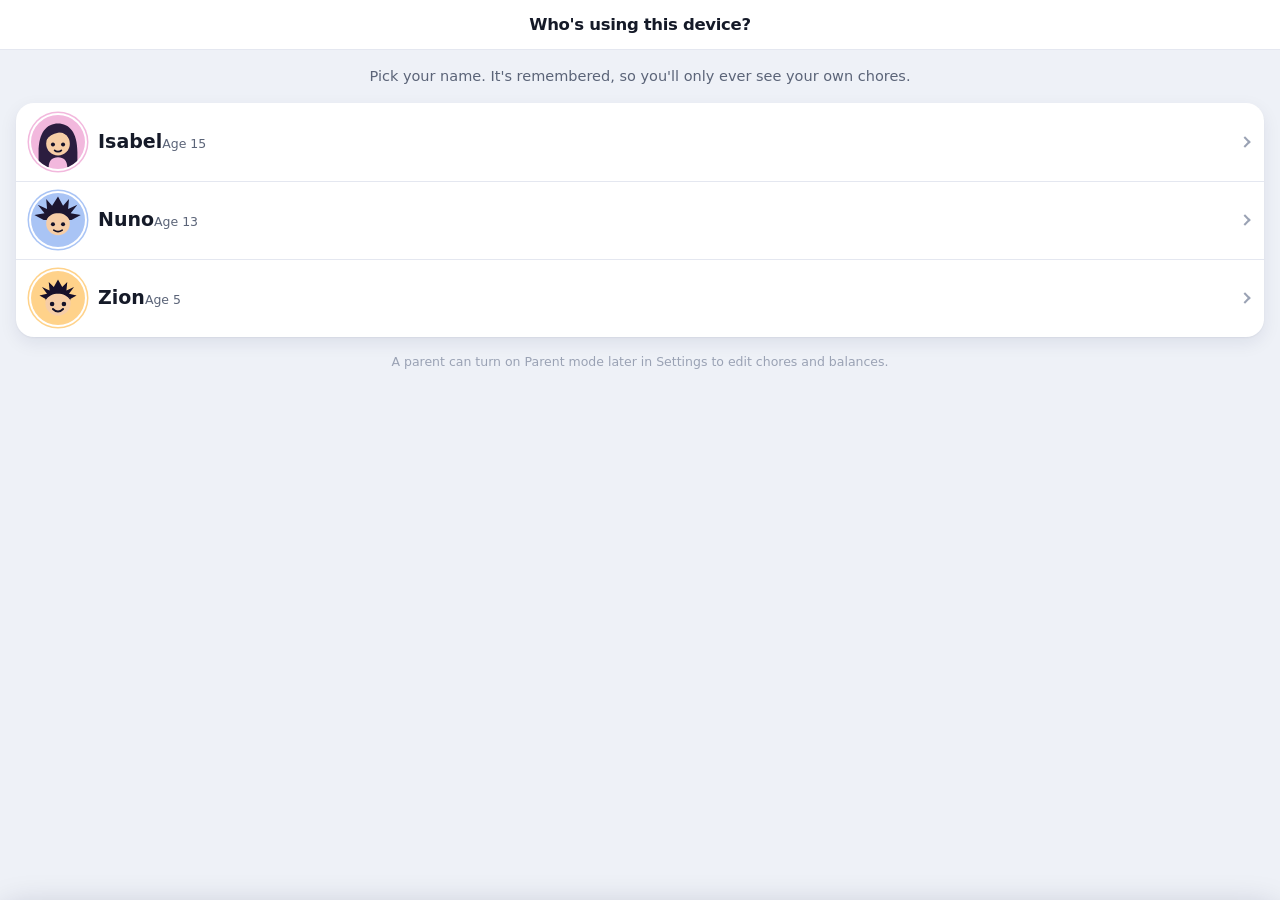
==== index.html @ 2c3c1d8a "Add a link preview card for sharing the URL Texting the bare URL showed no preview. Adds Open Graph " ====
<!doctype html>
<html lang="en">
<head>
<meta charset="utf-8">
<meta name="viewport" content="width=device-width, initial-scale=1, viewport-fit=cover">
<title>Family Chore Schedule</title>
<meta name="description" content="Chore tracker for Isabel, Nuno and Zion.">
<meta name="robots" content="noindex, nofollow">
<!-- Link preview card. Deliberately names nobody: whoever is in the chat sees it. -->
<meta property="og:type" content="website">
<meta property="og:title" content="Family Chores">
<meta property="og:description" content="Check off chores. Keep your streak. Watch your balance grow.">
<meta property="og:url" content="https://erickistheman1313.github.io/chore-board/">
<meta property="og:image" content="https://erickistheman1313.github.io/chore-board/share.png">
<meta property="og:image:width" content="1200">
<meta property="og:image:height" content="630">
<meta name="twitter:card" content="summary_large_image">
<meta name="twitter:title" content="Family Chores">
<meta name="twitter:description" content="Check off chores. Keep your streak. Watch your balance grow.">
<meta name="twitter:image" content="https://erickistheman1313.github.io/chore-board/share.png">
<link rel="manifest" href="manifest.webmanifest">
<meta name="theme-color" content="#173a95" media="(prefers-color-scheme: light)">
<meta name="theme-color" content="#0a1330" media="(prefers-color-scheme: dark)">
<meta name="apple-mobile-web-app-capable" content="yes">
<meta name="mobile-web-app-capable" content="yes">
<meta name="apple-mobile-web-app-status-bar-style" content="black-translucent">
<meta name="apple-mobile-web-app-title" content="Chores">
<link rel="apple-touch-icon" href="icons/icon-180.png">
<link rel="apple-touch-icon" sizes="152x152" href="icons/icon-152.png">
<link rel="apple-touch-icon" sizes="167x167" href="icons/icon-167.png">
<link rel="apple-touch-icon" sizes="180x180" href="icons/icon-180.png">
<link rel="icon" href="icons/icon-192.png">
<!-- launch images: iOS shows one only when a media query matches exactly -->
<link rel="apple-touch-startup-image" href="splash/splash-1125x2436.png" media="(device-width: 375px) and (device-height: 812px) and (-webkit-device-pixel-ratio: 3) and (orientation: portrait)">
<link rel="apple-touch-startup-image" href="splash/splash-1170x2532.png" media="(device-width: 390px) and (device-height: 844px) and (-webkit-device-pixel-ratio: 3) and (orientation: portrait)">
<link rel="apple-touch-startup-image" href="splash/splash-1179x2556.png" media="(device-width: 393px) and (device-height: 852px) and (-webkit-device-pixel-ratio: 3) and (orientation: portrait)">
<link rel="apple-touch-startup-image" href="splash/splash-1206x2622.png" media="(device-width: 402px) and (device-height: 874px) and (-webkit-device-pixel-ratio: 3) and (orientation: portrait)">
<link rel="apple-touch-startup-image" href="splash/splash-1242x2208.png" media="(device-width: 414px) and (device-height: 736px) and (-webkit-device-pixel-ratio: 3) and (orientation: portrait)">
<link rel="apple-touch-startup-image" href="splash/splash-1242x2688.png" media="(device-width: 414px) and (device-height: 896px) and (-webkit-device-pixel-ratio: 3) and (orientation: portrait)">
<link rel="apple-touch-startup-image" href="splash/splash-1284x2778.png" media="(device-width: 428px) and (device-height: 926px) and (-webkit-device-pixel-ratio: 3) and (orientation: portrait)">
<link rel="apple-touch-startup-image" href="splash/splash-1290x2796.png" media="(device-width: 430px) and (device-height: 932px) and (-webkit-device-pixel-ratio: 3) and (orientation: portrait)">
<link rel="apple-touch-startup-image" href="splash/splash-1320x2868.png" media="(device-width: 440px) and (device-height: 956px) and (-webkit-device-pixel-ratio: 3) and (orientation: portrait)">
<link rel="apple-touch-startup-image" href="splash/splash-1536x2048.png" media="(device-width: 768px) and (device-height: 1024px) and (-webkit-device-pixel-ratio: 2) and (orientation: portrait)">
<link rel="apple-touch-startup-image" href="splash/splash-1620x2160.png" media="(device-width: 810px) and (device-height: 1080px) and (-webkit-device-pixel-ratio: 2) and (orientation: portrait)">
<link rel="apple-touch-startup-image" href="splash/splash-1668x2224.png" media="(device-width: 834px) and (device-height: 1112px) and (-webkit-device-pixel-ratio: 2) and (orientation: portrait)">
<link rel="apple-touch-startup-image" href="splash/splash-1668x2388.png" media="(device-width: 834px) and (device-height: 1194px) and (-webkit-device-pixel-ratio: 2) and (orientation: portrait)">
<link rel="apple-touch-startup-image" href="splash/splash-2048x2732.png" media="(device-width: 1024px) and (device-height: 1366px) and (-webkit-device-pixel-ratio: 2) and (orientation: portrait)">
<link rel="apple-touch-startup-image" href="splash/splash-750x1334.png" media="(device-width: 375px) and (device-height: 667px) and (-webkit-device-pixel-ratio: 2) and (orientation: portrait)">
<link rel="apple-touch-startup-image" href="splash/splash-828x1792.png" media="(device-width: 414px) and (device-height: 896px) and (-webkit-device-pixel-ratio: 2) and (orientation: portrait)">
<!-- /launch images -->
<link rel="stylesheet" href="app.css">
<style>
/* Inline so the launch screen paints before app.css even arrives. */
#boot{position:fixed;inset:0;z-index:99;display:grid;place-items:center;
      background:linear-gradient(168deg,#1e4bc0,#122a6e)}
</style>
</head>
<body>

<div id="boot" role="status" aria-label="Loading">
  <div class="mark">
    <svg viewBox="0 0 24 24" aria-hidden="true">
      <path fill="#ffc12e" stroke="#14122a" stroke-width="1.6" stroke-linejoin="round"
            d="M12 2.2l3 6.5 7.1.9-5.3 4.8 1.4 7L12 17.9 5.8 21.4l1.4-7L1.9 9.6l7.1-.9z"/>
    </svg>
    <div class="nm">Family Chores</div>
    <div class="dots"><i></i><i></i><i></i></div>
  </div>
</div>

<!-- first launch -->
<div id="welcome" class="sheet" style="top:0;border-radius:0;max-height:100vh">
  <div class="sbar" style="border-radius:0"><h2>Who's using this device?</h2></div>
  <div class="body">
    <p style="margin:0;color:var(--text-2);font-size:14.5px;text-align:center">
      Pick your name. It's remembered, so you'll only ever see your own chores.
    </p>
    <div class="group" id="pickWho"></div>
    <p style="margin:0;color:var(--text-3);font-size:12.5px;text-align:center">
      A parent can turn on Parent mode later in Settings to edit chores and balances.
    </p>
  </div>
</div>

<div id="app">
  <header class="hdr">
    <div class="inner">
      <div class="eyebrow" id="hEyebrow">--</div>
      <h1 id="hTitle">--</h1>
      <div class="sub" id="hSub">--</div>
    </div>
  </header>

  <div class="wrap">
    <section class="screen on" id="s-home"  role="tabpanel" aria-label="Household"></section>
    <section class="screen"    id="s-chores" role="tabpanel" aria-label="Chores"></section>
    <section class="screen"    id="s-chart"  role="tabpanel" aria-label="Chart"></section>
    <section class="screen"    id="s-money"  role="tabpanel" aria-label="Balances"></section>
    <section class="screen"    id="s-set"    role="tabpanel" aria-label="Settings"></section>
  </div>

  <nav class="tabs" id="tabs" role="tablist" aria-label="Sections"></nav>
</div>

<datalist id="catlist">
  <option value="Bedroom"></option><option value="Hygiene"></option>
  <option value="Personal Development"></option><option value="Kitchen"></option>
  <option value="Dining Room"></option><option value="Living Room"></option>
  <option value="Bathroom"></option><option value="Laundry"></option>
  <option value="Stairs"></option><option value="Dogs"></option>
  <option value="Sweep &amp; Mop"></option><option value="Family Reset Day"></option>
  <option value="Zion's Jobs"></option>
</datalist>

<div class="scrim" id="scrim"></div>
<div class="sheet" id="sheet" role="dialog" aria-modal="true" aria-labelledby="sheetTitle">
  <div class="sbar">
    <button type="button" id="sheetCancel">Cancel</button>
    <h2 id="sheetTitle">--</h2>
    <button type="button" id="sheetSave" class="strong">Save</button>
  </div>
  <div class="body" id="sheetBody"></div>
</div>

<div class="install" id="install">
  <span class="ico"><img src="icons/icon-192.png" alt="" onerror="this.parentNode.style.display='none'"></span>
  <span style="flex:1;min-width:0">
    <span class="t">Add Chores to your Home Screen</span>
    <span class="s" id="installHow"></span>
    <button class="btn go hide" id="installGo" type="button">Install</button>
  </span>
  <button class="x" id="installX" type="button" aria-label="Dismiss">&times;</button>
</div>

<div class="toast" id="toast" role="status" aria-live="polite"></div>

<script src="app.js"></script>
</body>
</html>
---- app.css ----
/* =============== TOKENS =============== */
:root{
  --blue-900:#122a6e; --blue-800:#173a95; --blue-700:#1e4bc0; --blue:#2f6fed; --blue-300:#8fbcf7;
  --ground:#eef1f7;
  --surface:#ffffff; --surface-2:#f7f8fc;
  --text:#151a28; --text-2:#5b6478; --text-3:#9aa2b4;
  --hair:#e4e7f0;
  --good:#2fb457; --bad:#e5484d; --idle:#c9cedb;
  --shadow:0 1px 2px rgba(18,30,80,.06), 0 6px 18px rgba(18,30,80,.08);
  --shadow-lg:0 8px 34px rgba(10,20,60,.22);
  --r:18px; --r-sm:12px;
  --tab-h:calc(54px + env(safe-area-inset-bottom));
  --wallpaper:url("data:image/svg+xml,%3Csvg xmlns='http://www.w3.org/2000/svg' width='78' height='78' viewBox='0 0 78 78'%3E%3Cg fill='none' stroke='%23ffffff' stroke-width='1.7' stroke-linecap='round' stroke-linejoin='round'%3E%3Crect x='7' y='8' width='15' height='11' rx='2'/%3E%3Cpath d='M50 7h12l-2 13H52z'/%3E%3Cpath d='M9 44h5v14H9zM19 40h5v18h-5z'/%3E%3Ccircle cx='58' cy='48' r='7'/%3E%3Cpath d='M36 26l6 6-6 6-6-6z'/%3E%3Cpath d='M64 66l-8-8M56 66l8-8'/%3E%3C/g%3E%3C/svg%3E");
}
@media (prefers-color-scheme: dark){
  :root{
    --blue-900:#0a1330; --blue-800:#0f1c46; --blue-700:#17307a; --blue:#5a92ff; --blue-300:#7fb0f5;
    --ground:#0c111f;
    --surface:#171d30; --surface-2:#1f2740;
    --text:#eef1fa; --text-2:#a3abc2; --text-3:#6f7896;
    --hair:#28304a;
    --good:#3ecf6d; --bad:#ff6b6f; --idle:#3b4363;
    --shadow:0 1px 2px rgba(0,0,0,.4), 0 6px 18px rgba(0,0,0,.34);
    --shadow-lg:0 8px 34px rgba(0,0,0,.55);
  }
}
:root[data-theme="dark"]{
  --blue-900:#0a1330; --blue-800:#0f1c46; --blue-700:#17307a; --blue:#5a92ff; --blue-300:#7fb0f5;
  --ground:#0c111f;
  --surface:#171d30; --surface-2:#1f2740;
  --text:#eef1fa; --text-2:#a3abc2; --text-3:#6f7896;
  --hair:#28304a;
  --good:#3ecf6d; --bad:#ff6b6f; --idle:#3b4363;
  --shadow:0 1px 2px rgba(0,0,0,.4), 0 6px 18px rgba(0,0,0,.34);
  --shadow-lg:0 8px 34px rgba(0,0,0,.55);
}
:root[data-theme="light"]{
  --blue-900:#122a6e; --blue-800:#173a95; --blue-700:#1e4bc0; --blue:#2f6fed; --blue-300:#8fbcf7;
  --ground:#eef1f7;
  --surface:#ffffff; --surface-2:#f7f8fc;
  --text:#151a28; --text-2:#5b6478; --text-3:#9aa2b4;
  --hair:#e4e7f0;
  --good:#2fb457; --bad:#e5484d; --idle:#c9cedb;
  --shadow:0 1px 2px rgba(18,30,80,.06), 0 6px 18px rgba(18,30,80,.08);
  --shadow-lg:0 8px 34px rgba(10,20,60,.22);
}

/* =============== BASE =============== */
*{box-sizing:border-box}
html{-webkit-text-size-adjust:100%}
html,body{overscroll-behavior:none;height:100%}
body{
  margin:0;background:var(--ground);color:var(--text);
  font-family:-apple-system,BlinkMacSystemFont,"Segoe UI Variable Text","Segoe UI",system-ui,sans-serif;
  font-size:16px;line-height:1.45;
  -webkit-tap-highlight-color:transparent;
  /* Long-press selection and the callout menu are the loudest "this is a
     web page" tells. Off everywhere except real text entry. */
  -webkit-touch-callout:none;
  -webkit-user-select:none;user-select:none;
}
input,textarea,select,[contenteditable]{-webkit-user-select:auto;user-select:auto;-webkit-touch-callout:default}
/* The scroll container is the page itself; keeping the ground colour on html
   stops the iOS overscroll gutter flashing white past the ends of the list. */
html{background:var(--ground)}
button{font:inherit;color:inherit}
h1,h2,h3{margin:0;letter-spacing:-.02em;text-wrap:balance}
.num{font-variant-numeric:tabular-nums}

/* =============== HEADER =============== */
.hdr{
  background:linear-gradient(168deg,var(--blue-700),var(--blue-900));
  color:#fff;position:relative;overflow:hidden;
  padding:calc(14px + env(safe-area-inset-top)) 18px 22px;
}
.hdr::after{                              /* faint tool-glyph wallpaper */
  content:"";position:absolute;inset:0;opacity:.09;pointer-events:none;
  background-image:var(--wallpaper);background-size:78px 78px;
}
.hdr .inner{position:relative;max-width:760px;margin:0 auto}
.hdr .eyebrow{font-size:12px;letter-spacing:.1em;text-transform:uppercase;color:var(--blue-300);font-weight:700}
.hdr h1{font-size:clamp(25px,6.6vw,33px);font-weight:800;line-height:1.12;margin-top:3px}
.hdr h1 .soft{color:var(--blue-300)}
.hdr .sub{margin-top:5px;font-size:13.5px;color:#c9dcfb}

/* =============== LAYOUT =============== */
.wrap{max-width:760px;margin:0 auto;padding:0 16px calc(var(--tab-h) + 26px)}
.screen{display:none;padding-top:16px;flex-direction:column;gap:18px}
.screen.on{display:flex;animation:screenIn .19s ease-out}
@keyframes screenIn{from{opacity:0;transform:translateY(6px)}to{opacity:1;transform:none}}

/* =============== BOOT SCREEN =============== */
/* Paints from inline CSS before app.js parses, so launching never flashes white. */
#boot{
  position:fixed;inset:0;z-index:99;display:grid;place-items:center;
  background:linear-gradient(168deg,#1e4bc0,#122a6e);
  transition:opacity .3s ease, visibility .3s;
}
#boot.gone{opacity:0;visibility:hidden;pointer-events:none}
#boot .mark{display:flex;flex-direction:column;align-items:center;gap:15px;animation:bootIn .45s ease-out}
#boot svg{width:82px;height:82px;filter:drop-shadow(0 5px 14px rgba(0,0,0,.32))}
#boot .nm{color:#fff;font-size:19px;font-weight:800;letter-spacing:-.01em}
#boot .dots{display:flex;gap:6px}
#boot .dots i{width:7px;height:7px;border-radius:50%;background:rgba(255,255,255,.5);animation:pulse 1.1s ease-in-out infinite}
#boot .dots i:nth-child(2){animation-delay:.16s}
#boot .dots i:nth-child(3){animation-delay:.32s}
@keyframes bootIn{from{opacity:0;transform:scale(.9)}to{opacity:1;transform:none}}
@keyframes pulse{0%,100%{opacity:.35;transform:scale(.8)}50%{opacity:1;transform:scale(1)}}

/* =============== INSTALL BANNER =============== */
.install{
  /* clears the tab bar rather than covering it */
  position:fixed;left:12px;right:12px;bottom:calc(var(--tab-h) + 12px);z-index:45;
  background:var(--surface);border-radius:16px;box-shadow:var(--shadow-lg);
  padding:14px 15px;display:none;gap:12px;align-items:flex-start;
  animation:screenIn .3s ease-out;
}
.install.on{display:flex}
.install .ico{flex:none;width:44px;height:44px;border-radius:11px;overflow:hidden;box-shadow:var(--shadow)}
.install .ico img{width:100%;height:100%;display:block}
.install .t{font-size:15px;font-weight:700;line-height:1.25}
.install .s{font-size:12.5px;color:var(--text-2);margin-top:3px;line-height:1.4}
.install .s b{color:var(--text);font-weight:700}
.install .x{
  flex:none;border:0;background:var(--surface-2);color:var(--text-2);border-radius:8px;
  width:30px;height:30px;font-size:17px;line-height:1;cursor:pointer;
}
.install .go{margin-top:9px;width:100%;min-height:42px;font-size:14.5px;border-radius:11px}
.sec{display:flex;flex-direction:column;gap:9px}
.sec > .cap{
  font-size:12px;font-weight:700;letter-spacing:.08em;text-transform:uppercase;
  color:var(--text-3);padding:0 6px;display:flex;align-items:center;gap:8px;
}
.sec > .cap .rt{margin-left:auto;font-weight:600;letter-spacing:0;text-transform:none;font-size:12.5px;color:var(--text-2)}

/* =============== GROUPED LIST =============== */
.group{background:var(--surface);border-radius:var(--r);box-shadow:var(--shadow);overflow:hidden}
.row{
  display:flex;align-items:center;gap:13px;width:100%;text-align:left;
  padding:12px 15px;min-height:58px;background:none;border:0;cursor:pointer;
  touch-action:manipulation;
}
.row + .row{box-shadow:inset 0 1px 0 var(--hair)}
.row .grow{flex:1;min-width:0}
.row .t{font-size:16px;font-weight:600;line-height:1.25}
.row .s{font-size:12.5px;color:var(--text-2);margin-top:2px}
.row .rt{text-align:right;flex:none;font-size:15px;font-weight:700}
.row .rt small{display:block;font-size:11px;font-weight:600;color:var(--text-3);letter-spacing:.03em}
.row .chev{flex:none;width:8px;height:8px;border-right:2px solid var(--text-3);border-bottom:2px solid var(--text-3);transform:rotate(-45deg)}
.row.static{cursor:default}
.row.tap:active{background:var(--surface-2)}

/* =============== ICON TILE + AVATAR =============== */
.tile{
  flex:none;width:42px;height:42px;border-radius:11px;background:var(--tc,#dfe4f0);
  display:grid;place-items:center;color:#1a1c2b;
}
.tile svg{width:23px;height:23px;fill:currentColor;display:block}
.tile.sm{width:32px;height:32px;border-radius:9px}
.tile.sm svg{width:18px;height:18px}
.av{
  flex:none;width:40px;height:40px;border-radius:50%;background:var(--ac,#dfe4f0);
  overflow:hidden;display:block;box-shadow:0 0 0 2px var(--surface), 0 0 0 3.5px var(--ac,#dfe4f0);
}
.av svg{display:block;width:100%;height:100%}
.av.lg{width:54px;height:54px}
.av.xs{width:26px;height:26px;box-shadow:0 0 0 2px var(--surface)}

/* =============== CHECK CONTROL =============== */
.chk{
  flex:none;width:29px;height:29px;border-radius:50%;border:2.5px solid var(--idle);
  background:transparent;display:grid;place-items:center;cursor:pointer;padding:0;
  position:relative;
  transition:background .14s ease, border-color .14s ease, transform .12s ease;
}
/* Keep the 29px dot but give it a 45px touch target -- Apple's minimum is 44. */
.chk::before{content:"";position:absolute;inset:-8px;border-radius:50%}
.chk svg{width:15px;height:15px;fill:none;stroke:#fff;stroke-width:3.4;stroke-linecap:round;stroke-linejoin:round;
  stroke-dasharray:22;stroke-dashoffset:22;transition:stroke-dashoffset .2s ease}
.chk[aria-checked="true"]{background:var(--good);border-color:var(--good)}
.chk[aria-checked="true"] svg{stroke-dashoffset:0}
.chk:active{transform:scale(.9)}
.chk:focus-visible{outline:3px solid var(--blue);outline-offset:2px}
.row.done .t{color:var(--text-3);text-decoration:line-through}

/* =============== PROGRESS =============== */
.bar{height:8px;border-radius:99px;background:var(--hair);overflow:hidden}
.bar i{display:block;height:100%;border-radius:99px;background:var(--blue);transition:width .34s cubic-bezier(.3,1.2,.5,1)}
.bar.good i{background:var(--good)}

/* =============== HERO CARD (household) =============== */
.me{
  background:var(--surface);border-radius:var(--r);box-shadow:var(--shadow);
  padding:16px;display:flex;flex-direction:column;gap:13px;
}
.me .top{display:flex;align-items:center;gap:13px}
.me .nm{font-size:20px;font-weight:800;letter-spacing:-.02em}
.me .as{font-size:12.5px;color:var(--text-2);margin-top:1px}
.me .big{margin-left:auto;text-align:right}
.me .big b{font-size:27px;font-weight:800;letter-spacing:-.03em;display:block;line-height:1}
.me .big small{font-size:11px;font-weight:700;letter-spacing:.07em;text-transform:uppercase;color:var(--text-3)}
.stats{display:grid;grid-template-columns:repeat(3,1fr);gap:9px}
.stat{background:var(--surface-2);border-radius:var(--r-sm);padding:9px 10px;text-align:center}
.stat b{display:block;font-size:19px;font-weight:800;letter-spacing:-.02em}
.stat small{font-size:10.5px;font-weight:700;letter-spacing:.06em;text-transform:uppercase;color:var(--text-3)}

/* =============== CHIPS / SEGMENTED =============== */
.seg{display:flex;background:var(--surface-2);border-radius:10px;padding:3px;gap:3px}
.seg button{
  flex:1;border:0;background:none;border-radius:8px;padding:7px 6px;cursor:pointer;
  font-size:13px;font-weight:600;color:var(--text-2);min-height:36px;
}
.seg button[aria-pressed="true"]{background:var(--surface);color:var(--text);box-shadow:var(--shadow)}
.chip{
  display:inline-flex;align-items:center;gap:5px;font-size:11.5px;font-weight:700;
  padding:3px 9px;border-radius:99px;background:var(--surface-2);color:var(--text-2);
}
.chip.ok{background:color-mix(in srgb,var(--good) 16%,transparent);color:var(--good)}
.chip.hot{background:color-mix(in srgb,#ff9500 18%,transparent);color:#c26d00}
@media (prefers-color-scheme: dark){ .chip.hot{color:#ffb84d} }

/* =============== WEEK CHART =============== */
.chartwrap{background:var(--surface);border-radius:var(--r);box-shadow:var(--shadow);overflow:hidden}
.chartscroll{overflow-x:auto;-webkit-overflow-scrolling:touch}
table.chart{border-collapse:collapse;width:100%;min-width:420px}
table.chart th,table.chart td{padding:0;text-align:center}
table.chart thead th{
  font-size:11px;font-weight:700;color:var(--text-3);padding:10px 0 8px;
  text-transform:uppercase;letter-spacing:.04em;
}
table.chart thead th.today{color:var(--blue)}
table.chart th.lead{
  text-align:left;padding:10px 12px;position:sticky;left:0;background:var(--surface);z-index:2;
  min-width:132px;max-width:132px;
}
table.chart td.lead{
  text-align:left;padding:8px 12px;position:sticky;left:0;background:var(--surface);z-index:2;
  box-shadow:1px 0 0 var(--hair);
}
table.chart tbody tr + tr td{box-shadow:inset 0 1px 0 var(--hair)}
table.chart tbody tr + tr td.lead{box-shadow:inset 0 1px 0 var(--hair), 1px 0 0 var(--hair)}
.leadcell{display:flex;align-items:center;gap:9px}
.leadcell .t{font-size:13px;font-weight:600;line-height:1.2}
.cell{width:34px;height:34px;display:inline-grid;place-items:center}
.mark{width:19px;height:19px;display:block}
.mark.dot{width:6px;height:6px;border-radius:50%;background:var(--idle)}
.mark svg{width:100%;height:100%;fill:none;stroke-width:3.2;stroke-linecap:round;stroke-linejoin:round}
.mark.ok svg{stroke:var(--good)} .mark.no svg{stroke:var(--bad)}
.legend{display:flex;gap:14px;flex-wrap:wrap;padding:11px 14px;box-shadow:inset 0 1px 0 var(--hair);font-size:12px;color:var(--text-2)}
.legend span{display:inline-flex;align-items:center;gap:6px}

/* =============== LEDGER =============== */
.led{padding:11px 15px;display:flex;align-items:flex-start;gap:11px}
.led + .led{box-shadow:inset 0 1px 0 var(--hair)}
.led .when{font-size:11px;color:var(--text-3);letter-spacing:.02em}
.led .what{font-size:14.5px;font-weight:600;margin-top:1px}
.led .amt{margin-left:auto;text-align:right;flex:none}
.led .amt b{font-size:15px;font-weight:800}
.led .amt b.up{color:var(--good)} .led .amt b.dn{color:var(--bad)}
.led .amt small{display:block;font-size:11px;color:var(--text-3)}

/* =============== REWARD =============== */
.rw{padding:14px 15px;display:flex;flex-direction:column;gap:9px}
.rw + .rw{box-shadow:inset 0 1px 0 var(--hair)}
.rw .top{display:flex;align-items:center;gap:12px}
.rw .top .t{font-size:16px;font-weight:700}
.rw .top .p{margin-left:auto;font-size:15px;font-weight:800}
.rw .meta{display:flex;justify-content:space-between;font-size:12px;color:var(--text-2)}

/* =============== BUTTONS =============== */
.btn{
  display:flex;align-items:center;justify-content:center;gap:8px;width:100%;
  min-height:50px;padding:13px 16px;border:0;border-radius:14px;cursor:pointer;
  font-size:16px;font-weight:700;background:var(--blue);color:#fff;
  touch-action:manipulation;transition:filter .15s ease, transform .1s ease;
}
.btn:active:not(:disabled){transform:scale(.985);filter:brightness(.94)}
.btn:disabled{background:var(--surface-2);color:var(--text-3);cursor:not-allowed}
.btn.ghost{background:var(--surface);color:var(--blue);box-shadow:var(--shadow)}
.btn.danger{background:var(--surface);color:var(--bad);box-shadow:var(--shadow)}
.btn svg{width:19px;height:19px;fill:currentColor}
.btn:focus-visible{outline:3px solid var(--blue-300);outline-offset:2px}
.mini{
  border:0;background:var(--surface-2);color:var(--text-2);border-radius:9px;
  padding:7px 12px;font-size:12.5px;font-weight:700;cursor:pointer;min-height:36px;
}
.mini:active{filter:brightness(.94)}
.mini.acc{background:color-mix(in srgb,var(--blue) 14%,transparent);color:var(--blue)}

/* =============== TAB BAR =============== */
.tabs{
  position:fixed;left:0;right:0;bottom:0;z-index:40;display:flex;
  background:color-mix(in srgb,var(--surface) 88%,transparent);
  -webkit-backdrop-filter:saturate(180%) blur(20px);backdrop-filter:saturate(180%) blur(20px);
  box-shadow:inset 0 1px 0 var(--hair);
  padding-bottom:env(safe-area-inset-bottom);
}
.tabs button{
  flex:1;border:0;background:none;cursor:pointer;padding:7px 2px 5px;
  display:flex;flex-direction:column;align-items:center;gap:3px;
  font-size:10px;font-weight:600;color:var(--text-3);min-height:54px;touch-action:manipulation;
}
.tabs button svg{width:23px;height:23px;fill:currentColor;display:block}
.tabs button[aria-selected="true"]{color:var(--blue)}
.tabs .pip{
  position:absolute;top:5px;right:calc(50% - 20px);min-width:16px;height:16px;padding:0 4px;
  border-radius:99px;background:var(--bad);color:#fff;font-size:10px;font-weight:800;
  display:grid;place-items:center;
}
.tabs button{position:relative}

/* =============== SHEET (modal) =============== */
.scrim{
  position:fixed;inset:0;z-index:50;background:rgba(8,14,34,.42);
  opacity:0;pointer-events:none;transition:opacity .22s ease;
}
.scrim.on{opacity:1;pointer-events:auto}
.sheet{
  position:fixed;left:0;right:0;bottom:0;z-index:51;max-height:92vh;
  background:var(--ground);border-radius:20px 20px 0 0;box-shadow:var(--shadow-lg);
  transform:translateY(101%);transition:transform .28s cubic-bezier(.32,.72,0,1);
  display:flex;flex-direction:column;
}
.sheet.on{transform:translateY(0)}
/* Named .sbar, not .bar -- .bar is the progress meter and the two would collide. */
.sbar{
  display:flex;align-items:center;gap:12px;padding:13px 16px;flex:none;
  box-shadow:inset 0 -1px 0 var(--hair);background:var(--surface);
  border-radius:20px 20px 0 0;
}
.sbar h2{flex:1;text-align:center;font-size:16.5px;font-weight:800}
.sbar button{border:0;background:none;color:var(--blue);font-size:16px;font-weight:600;cursor:pointer;padding:6px 2px;min-height:40px}
.sbar button.strong{font-weight:800}
.sheet .body{overflow-y:auto;-webkit-overflow-scrolling:touch;padding:16px 16px calc(22px + env(safe-area-inset-bottom));display:flex;flex-direction:column;gap:16px}

/* =============== FORM =============== */
.field{display:flex;flex-direction:column;gap:7px}
.field > label{font-size:12px;font-weight:700;letter-spacing:.07em;text-transform:uppercase;color:var(--text-3);padding-left:4px}
.inp{
  width:100%;background:var(--surface);border:0;border-radius:12px;padding:13px 14px;
  font:inherit;font-size:16px;color:var(--text);box-shadow:var(--shadow);min-height:48px;
}
textarea.inp{resize:vertical;min-height:76px;line-height:1.4}
select.inp{appearance:none;background-image:linear-gradient(45deg,transparent 50%,var(--text-3) 50%),linear-gradient(135deg,var(--text-3) 50%,transparent 50%);
  background-position:calc(100% - 19px) 21px, calc(100% - 14px) 21px;background-size:5px 5px;background-repeat:no-repeat;padding-right:38px}
.inp:focus-visible{outline:3px solid var(--blue-300);outline-offset:1px}
.swatches{display:flex;flex-wrap:wrap;gap:9px}
.sw{width:38px;height:38px;border-radius:11px;border:0;cursor:pointer;background:var(--c);position:relative}
.sw[aria-pressed="true"]::after{content:"";position:absolute;inset:-4px;border-radius:14px;border:2.5px solid var(--blue)}
.iconpick{display:grid;grid-template-columns:repeat(auto-fill,minmax(50px,1fr));gap:9px}
.ic{
  aspect-ratio:1;border:0;border-radius:12px;background:var(--surface);cursor:pointer;
  display:grid;place-items:center;box-shadow:var(--shadow);color:var(--text-2);position:relative;
}
.ic svg{width:23px;height:23px;fill:currentColor}
.ic[aria-pressed="true"]{background:var(--blue);color:#fff}
.daypick{display:flex;gap:6px}
.daypick button{
  flex:1;aspect-ratio:1;max-height:44px;border:0;border-radius:10px;background:var(--surface);
  box-shadow:var(--shadow);cursor:pointer;font-size:12px;font-weight:700;color:var(--text-2);
}
.daypick button[aria-pressed="true"]{background:var(--blue);color:#fff}
.who{display:flex;flex-direction:column;gap:0}
.subrow{display:flex;align-items:center;gap:10px;padding:10px 14px}
.subrow + .subrow{box-shadow:inset 0 1px 0 var(--hair)}
.subrow .inp{box-shadow:none;background:var(--surface-2);padding:9px 11px;min-height:40px;font-size:15px}

/* =============== PHOTO =============== */
.shot{width:100%;border-radius:12px;display:block;box-shadow:var(--shadow)}
.shotrow{display:flex;align-items:center;gap:10px}
.shotrow img{width:46px;height:46px;border-radius:10px;object-fit:cover;flex:none}

/* =============== MISC =============== */
.empty{text-align:center;color:var(--text-3);font-size:14px;padding:26px 18px;line-height:1.5}
.toast{
  position:fixed;left:50%;bottom:calc(var(--tab-h) + 16px);z-index:60;
  transform:translateX(-50%) translateY(10px);max-width:88vw;
  background:#11182e;color:#fff;border-radius:12px;padding:11px 17px;font-size:14px;font-weight:600;
  box-shadow:var(--shadow-lg);opacity:0;pointer-events:none;transition:opacity .2s ease,transform .2s ease;
}
.toast.show{opacity:1;transform:translateX(-50%) translateY(0)}
.hide{display:none !important}

@media (prefers-reduced-motion: reduce){
  *{animation-duration:.001ms !important;transition-duration:.001ms !important}
}
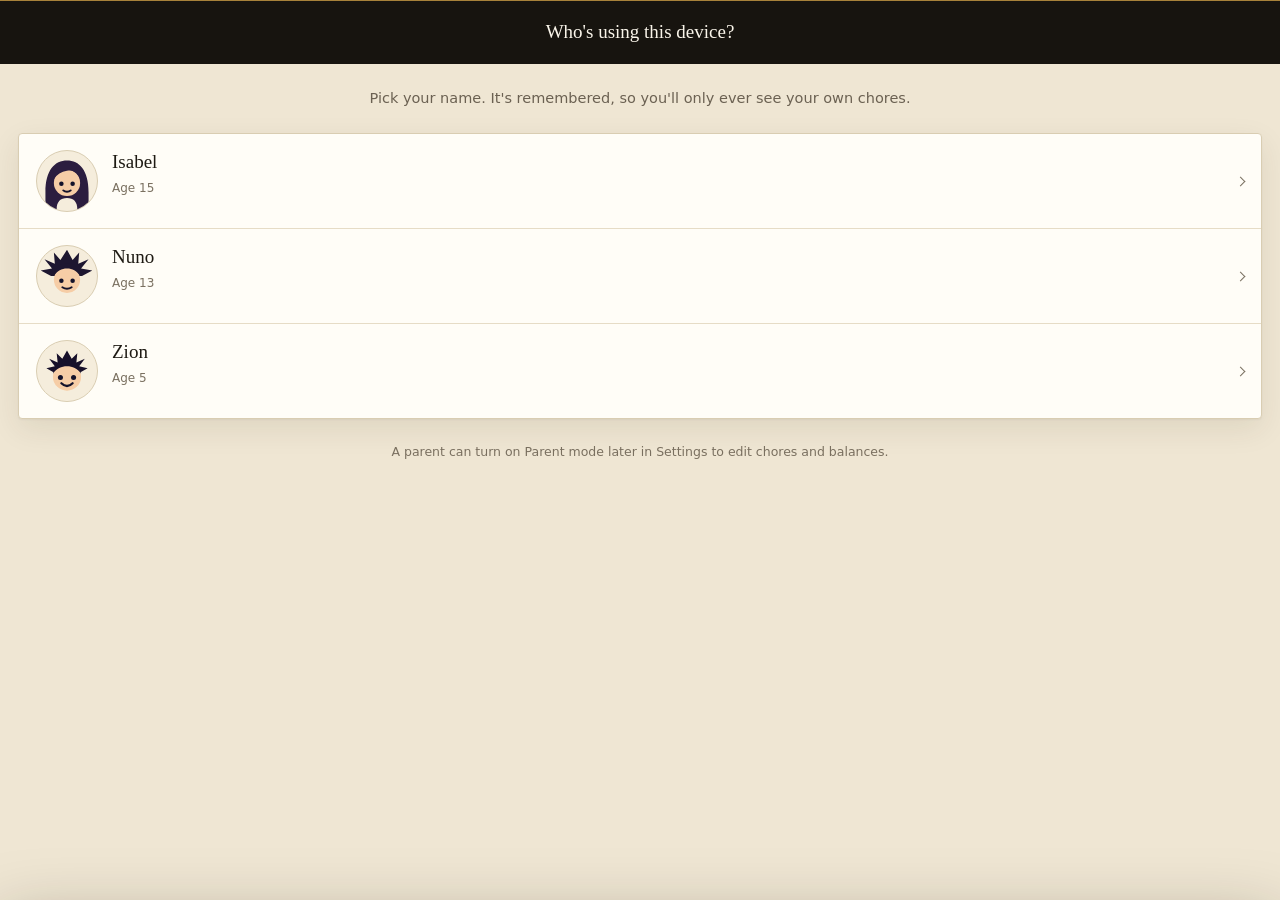
==== commit da8bfb64: "Replate the whole app as a fine-dining menu Chores are now set like courses: a serif menu line with " ====
--- a/index.html
+++ b/index.html
@@ -4,23 +4,23 @@
 <meta charset="utf-8">
 <meta name="viewport" content="width=device-width, initial-scale=1, viewport-fit=cover">
 <title>Family Chore Schedule</title>
-<meta name="description" content="Chore tracker for Isabel, Nuno and Zion.">
+<meta name="description" content="Chore and allowance tracker for a family.">
 <meta name="robots" content="noindex, nofollow">
 <!-- Link preview card. Deliberately names nobody: whoever is in the chat sees it. -->
 <meta property="og:type" content="website">
 <meta property="og:title" content="Family Chores">
-<meta property="og:description" content="Check off chores. Keep your streak. Watch your balance grow.">
+<meta property="og:description" content="Tonight's courses, plated and priced.">
 <meta property="og:url" content="https://erickistheman1313.github.io/chore-board/">
 <meta property="og:image" content="https://erickistheman1313.github.io/chore-board/share.png">
 <meta property="og:image:width" content="1200">
 <meta property="og:image:height" content="630">
 <meta name="twitter:card" content="summary_large_image">
 <meta name="twitter:title" content="Family Chores">
-<meta name="twitter:description" content="Check off chores. Keep your streak. Watch your balance grow.">
+<meta name="twitter:description" content="Tonight's courses, plated and priced.">
 <meta name="twitter:image" content="https://erickistheman1313.github.io/chore-board/share.png">
 <link rel="manifest" href="manifest.webmanifest">
-<meta name="theme-color" content="#173a95" media="(prefers-color-scheme: light)">
-<meta name="theme-color" content="#0a1330" media="(prefers-color-scheme: dark)">
+<meta name="theme-color" content="#17140f" media="(prefers-color-scheme: light)">
+<meta name="theme-color" content="#0b0a08" media="(prefers-color-scheme: dark)">
 <meta name="apple-mobile-web-app-capable" content="yes">
 <meta name="mobile-web-app-capable" content="yes">
 <meta name="apple-mobile-web-app-status-bar-style" content="black-translucent">
@@ -51,20 +51,21 @@
 <link rel="stylesheet" href="app.css">
 <style>
 /* Inline so the launch screen paints before app.css even arrives. */
-#boot{position:fixed;inset:0;z-index:99;display:grid;place-items:center;
-      background:linear-gradient(168deg,#1e4bc0,#122a6e)}
+#boot{position:fixed;inset:0;z-index:99;display:grid;place-items:center;background:#17140f}
+@media (prefers-color-scheme: dark){#boot{background:#0b0a08}}
 </style>
 </head>
 <body>
 
 <div id="boot" role="status" aria-label="Loading">
   <div class="mark">
-    <svg viewBox="0 0 24 24" aria-hidden="true">
-      <path fill="#ffc12e" stroke="#14122a" stroke-width="1.6" stroke-linejoin="round"
-            d="M12 2.2l3 6.5 7.1.9-5.3 4.8 1.4 7L12 17.9 5.8 21.4l1.4-7L1.9 9.6l7.1-.9z"/>
+    <svg viewBox="0 0 40 40" aria-hidden="true">
+      <circle cx="20" cy="20" r="18" fill="none" stroke="#a8823a" stroke-width="1"/>
+      <circle cx="20" cy="20" r="14.5" fill="none" stroke="#a8823a" stroke-width="1" stroke-dasharray="2 3"/>
+      <path d="M20 12.5l2.1 4.6 5 .6-3.7 3.4 1 4.9L20 23.6l-4.4 2.4 1-4.9-3.7-3.4 5-.6z" fill="#d9b869"/>
     </svg>
     <div class="nm">Family Chores</div>
-    <div class="dots"><i></i><i></i><i></i></div>
+    <div class="est">Est. 2026</div>
   </div>
 </div>
 
@@ -88,6 +89,7 @@
       <div class="eyebrow" id="hEyebrow">--</div>
       <h1 id="hTitle">--</h1>
       <div class="sub" id="hSub">--</div>
+      <div class="fleuron" aria-hidden="true"><i></i><b></b><i></i></div>
     </div>
   </header>
 
@@ -102,15 +104,9 @@
   <nav class="tabs" id="tabs" role="tablist" aria-label="Sections"></nav>
 </div>
 
-<datalist id="catlist">
-  <option value="Bedroom"></option><option value="Hygiene"></option>
-  <option value="Personal Development"></option><option value="Kitchen"></option>
-  <option value="Dining Room"></option><option value="Living Room"></option>
-  <option value="Bathroom"></option><option value="Laundry"></option>
-  <option value="Stairs"></option><option value="Dogs"></option>
-  <option value="Sweep &amp; Mop"></option><option value="Family Reset Day"></option>
-  <option value="Zion's Jobs"></option>
-</datalist>
+<!-- Filled from the real chore categories at runtime, so the served HTML
+     carries no names and the suggestions never drift out of sync. -->
+<datalist id="catlist"></datalist>
 
 <div class="scrim" id="scrim"></div>
 <div class="sheet" id="sheet" role="dialog" aria-modal="true" aria-labelledby="sheetTitle">
@@ -132,6 +128,8 @@
   <button class="x" id="installX" type="button" aria-label="Dismiss">&times;</button>
 </div>
 
+<div class="seal" id="seal" aria-hidden="true"></div>
+
 <div class="toast" id="toast" role="status" aria-live="polite"></div>
 
 <script src="app.js"></script>
--- a/app.css
+++ b/app.css
@@ -1,386 +1,623 @@
-/* =============== TOKENS =============== */
+/* ===========================================================
+   Chores, plated like a tasting menu.
+   Cream card stock, brass foil, high-contrast serif.
+   =========================================================== */
+
 :root{
-  --blue-900:#122a6e; --blue-800:#173a95; --blue-700:#1e4bc0; --blue:#2f6fed; --blue-300:#8fbcf7;
-  --ground:#eef1f7;
-  --surface:#ffffff; --surface-2:#f7f8fc;
-  --text:#151a28; --text-2:#5b6478; --text-3:#9aa2b4;
-  --hair:#e4e7f0;
-  --good:#2fb457; --bad:#e5484d; --idle:#c9cedb;
-  --shadow:0 1px 2px rgba(18,30,80,.06), 0 6px 18px rgba(18,30,80,.08);
-  --shadow-lg:0 8px 34px rgba(10,20,60,.22);
-  --r:18px; --r-sm:12px;
-  --tab-h:calc(54px + env(safe-area-inset-bottom));
-  --wallpaper:url("data:image/svg+xml,%3Csvg xmlns='http://www.w3.org/2000/svg' width='78' height='78' viewBox='0 0 78 78'%3E%3Cg fill='none' stroke='%23ffffff' stroke-width='1.7' stroke-linecap='round' stroke-linejoin='round'%3E%3Crect x='7' y='8' width='15' height='11' rx='2'/%3E%3Cpath d='M50 7h12l-2 13H52z'/%3E%3Cpath d='M9 44h5v14H9zM19 40h5v18h-5z'/%3E%3Ccircle cx='58' cy='48' r='7'/%3E%3Cpath d='M36 26l6 6-6 6-6-6z'/%3E%3Cpath d='M64 66l-8-8M56 66l8-8'/%3E%3C/g%3E%3C/svg%3E");
+  --ink:#17140f;          /* warm near-black, never pure #000 */
+  --ink-2:#2a251c;
+  --cream:#faf5ea;        /* menu card stock */
+  --parchment:#efe6d3;    /* the table under the card */
+  --card:#fffdf7;
+  --card-2:#f5eddc;
+  --text:#1e1a13;
+  --text-2:#6b6152;
+  --text-3:#7a7060;       /* notes sit at 12px, so this has to clear 4.5:1 */
+  --rule:#d9cdb2;
+  --hair:#e6dcc6;
+  --brass:#a8823a;        /* rules, strokes, fills */
+  --brass-hi:#d9b869;
+  --brass-lo:#7d5f24;
+  /* Brass on cream only reaches 3.5:1, so text gets a darker cut. */
+  --brass-text:#87671f;
+  --sage:#4a6350;         /* done */
+  --claret:#7b2436;       /* missed */
+  --shadow:0 1px 2px rgba(40,30,10,.05), 0 10px 30px rgba(60,45,15,.09);
+  --shadow-lg:0 24px 70px rgba(30,22,8,.34);
+  --r:4px;                /* menus are barely rounded */
+  --tab-h:calc(58px + env(safe-area-inset-bottom));
+
+  --serif:Didot,"Bodoni 72","Hoefler Text","Iowan Old Style",Palatino,"Palatino Linotype",Georgia,"Times New Roman",serif;
+  --sans:-apple-system,BlinkMacSystemFont,"Segoe UI Variable Text","Segoe UI",system-ui,sans-serif;
 }
 @media (prefers-color-scheme: dark){
   :root{
-    --blue-900:#0a1330; --blue-800:#0f1c46; --blue-700:#17307a; --blue:#5a92ff; --blue-300:#7fb0f5;
-    --ground:#0c111f;
-    --surface:#171d30; --surface-2:#1f2740;
-    --text:#eef1fa; --text-2:#a3abc2; --text-3:#6f7896;
-    --hair:#28304a;
-    --good:#3ecf6d; --bad:#ff6b6f; --idle:#3b4363;
-    --shadow:0 1px 2px rgba(0,0,0,.4), 0 6px 18px rgba(0,0,0,.34);
-    --shadow-lg:0 8px 34px rgba(0,0,0,.55);
+    --ink:#0b0a08;
+    --ink-2:#141210;
+    --cream:#16140f;
+    --parchment:#0d0c09;
+    --card:#191610;
+    --card-2:#211d15;
+    --text:#f2ebdc;
+    --text-2:#b4a98f;
+    --text-3:#9a8f77;
+    --rule:#3b3427;
+    --hair:#2a251b;
+    --brass:#c9a44c;
+    --brass-hi:#e8d194;
+    --brass-lo:#8f7128;
+    --brass-text:#c9a44c;
+    --sage:#7fa588;
+    --claret:#d0687c;
+    --shadow:0 1px 2px rgba(0,0,0,.5), 0 12px 34px rgba(0,0,0,.46);
+    --shadow-lg:0 26px 80px rgba(0,0,0,.72);
   }
 }
 :root[data-theme="dark"]{
-  --blue-900:#0a1330; --blue-800:#0f1c46; --blue-700:#17307a; --blue:#5a92ff; --blue-300:#7fb0f5;
-  --ground:#0c111f;
-  --surface:#171d30; --surface-2:#1f2740;
-  --text:#eef1fa; --text-2:#a3abc2; --text-3:#6f7896;
-  --hair:#28304a;
-  --good:#3ecf6d; --bad:#ff6b6f; --idle:#3b4363;
-  --shadow:0 1px 2px rgba(0,0,0,.4), 0 6px 18px rgba(0,0,0,.34);
-  --shadow-lg:0 8px 34px rgba(0,0,0,.55);
+  --ink:#0b0a08; --ink-2:#141210; --cream:#16140f; --parchment:#0d0c09;
+  --card:#191610; --card-2:#211d15;
+  --text:#f2ebdc; --text-2:#b4a98f; --text-3:#9a8f77;
+  --rule:#3b3427; --hair:#2a251b;
+  --brass:#c9a44c; --brass-hi:#e8d194; --brass-lo:#8f7128; --brass-text:#c9a44c;
+  --sage:#7fa588; --claret:#d0687c;
+  --shadow:0 1px 2px rgba(0,0,0,.5), 0 12px 34px rgba(0,0,0,.46);
+  --shadow-lg:0 26px 80px rgba(0,0,0,.72);
 }
 :root[data-theme="light"]{
-  --blue-900:#122a6e; --blue-800:#173a95; --blue-700:#1e4bc0; --blue:#2f6fed; --blue-300:#8fbcf7;
-  --ground:#eef1f7;
-  --surface:#ffffff; --surface-2:#f7f8fc;
-  --text:#151a28; --text-2:#5b6478; --text-3:#9aa2b4;
-  --hair:#e4e7f0;
-  --good:#2fb457; --bad:#e5484d; --idle:#c9cedb;
-  --shadow:0 1px 2px rgba(18,30,80,.06), 0 6px 18px rgba(18,30,80,.08);
-  --shadow-lg:0 8px 34px rgba(10,20,60,.22);
-}
-
-/* =============== BASE =============== */
+  --ink:#17140f; --ink-2:#2a251c; --cream:#faf5ea; --parchment:#efe6d3;
+  --card:#fffdf7; --card-2:#f5eddc;
+  --text:#1e1a13; --text-2:#6b6152; --text-3:#7a7060;
+  --rule:#d9cdb2; --hair:#e6dcc6;
+  --brass:#a8823a; --brass-hi:#d9b869; --brass-lo:#7d5f24; --brass-text:#87671f;
+  --sage:#4a6350; --claret:#7b2436;
+  --shadow:0 1px 2px rgba(40,30,10,.05), 0 10px 30px rgba(60,45,15,.09);
+  --shadow-lg:0 24px 70px rgba(30,22,8,.34);
+}
+
+/* =========== BASE =========== */
 *{box-sizing:border-box}
-html{-webkit-text-size-adjust:100%}
 html,body{overscroll-behavior:none;height:100%}
+html{background:var(--parchment)}
 body{
-  margin:0;background:var(--ground);color:var(--text);
-  font-family:-apple-system,BlinkMacSystemFont,"Segoe UI Variable Text","Segoe UI",system-ui,sans-serif;
-  font-size:16px;line-height:1.45;
+  margin:0;color:var(--text);
+  background:var(--parchment);
+  font-family:var(--sans);font-size:16px;line-height:1.5;
+  -webkit-text-size-adjust:100%;
   -webkit-tap-highlight-color:transparent;
-  /* Long-press selection and the callout menu are the loudest "this is a
-     web page" tells. Off everywhere except real text entry. */
-  -webkit-touch-callout:none;
-  -webkit-user-select:none;user-select:none;
+  -webkit-touch-callout:none;-webkit-user-select:none;user-select:none;
 }
 input,textarea,select,[contenteditable]{-webkit-user-select:auto;user-select:auto;-webkit-touch-callout:default}
-/* The scroll container is the page itself; keeping the ground colour on html
-   stops the iOS overscroll gutter flashing white past the ends of the list. */
-html{background:var(--ground)}
 button{font:inherit;color:inherit}
-h1,h2,h3{margin:0;letter-spacing:-.02em;text-wrap:balance}
+h1,h2,h3{margin:0;font-weight:400}
+
+.serif{font-family:var(--serif)}
+.smallcaps{
+  font-family:var(--sans);font-size:11px;font-weight:600;
+  letter-spacing:.22em;text-transform:uppercase;
+}
 .num{font-variant-numeric:tabular-nums}
 
-/* =============== HEADER =============== */
+/* =========== MENU HEAD =========== */
 .hdr{
-  background:linear-gradient(168deg,var(--blue-700),var(--blue-900));
-  color:#fff;position:relative;overflow:hidden;
-  padding:calc(14px + env(safe-area-inset-top)) 18px 22px;
-}
-.hdr::after{                              /* faint tool-glyph wallpaper */
-  content:"";position:absolute;inset:0;opacity:.09;pointer-events:none;
-  background-image:var(--wallpaper);background-size:78px 78px;
-}
-.hdr .inner{position:relative;max-width:760px;margin:0 auto}
-.hdr .eyebrow{font-size:12px;letter-spacing:.1em;text-transform:uppercase;color:var(--blue-300);font-weight:700}
-.hdr h1{font-size:clamp(25px,6.6vw,33px);font-weight:800;line-height:1.12;margin-top:3px}
-.hdr h1 .soft{color:var(--blue-300)}
-.hdr .sub{margin-top:5px;font-size:13.5px;color:#c9dcfb}
-
-/* =============== LAYOUT =============== */
-.wrap{max-width:760px;margin:0 auto;padding:0 16px calc(var(--tab-h) + 26px)}
-.screen{display:none;padding-top:16px;flex-direction:column;gap:18px}
-.screen.on{display:flex;animation:screenIn .19s ease-out}
-@keyframes screenIn{from{opacity:0;transform:translateY(6px)}to{opacity:1;transform:none}}
-
-/* =============== BOOT SCREEN =============== */
-/* Paints from inline CSS before app.js parses, so launching never flashes white. */
-#boot{
-  position:fixed;inset:0;z-index:99;display:grid;place-items:center;
-  background:linear-gradient(168deg,#1e4bc0,#122a6e);
-  transition:opacity .3s ease, visibility .3s;
-}
-#boot.gone{opacity:0;visibility:hidden;pointer-events:none}
-#boot .mark{display:flex;flex-direction:column;align-items:center;gap:15px;animation:bootIn .45s ease-out}
-#boot svg{width:82px;height:82px;filter:drop-shadow(0 5px 14px rgba(0,0,0,.32))}
-#boot .nm{color:#fff;font-size:19px;font-weight:800;letter-spacing:-.01em}
-#boot .dots{display:flex;gap:6px}
-#boot .dots i{width:7px;height:7px;border-radius:50%;background:rgba(255,255,255,.5);animation:pulse 1.1s ease-in-out infinite}
-#boot .dots i:nth-child(2){animation-delay:.16s}
-#boot .dots i:nth-child(3){animation-delay:.32s}
-@keyframes bootIn{from{opacity:0;transform:scale(.9)}to{opacity:1;transform:none}}
-@keyframes pulse{0%,100%{opacity:.35;transform:scale(.8)}50%{opacity:1;transform:scale(1)}}
-
-/* =============== INSTALL BANNER =============== */
-.install{
-  /* clears the tab bar rather than covering it */
-  position:fixed;left:12px;right:12px;bottom:calc(var(--tab-h) + 12px);z-index:45;
-  background:var(--surface);border-radius:16px;box-shadow:var(--shadow-lg);
-  padding:14px 15px;display:none;gap:12px;align-items:flex-start;
-  animation:screenIn .3s ease-out;
-}
-.install.on{display:flex}
-.install .ico{flex:none;width:44px;height:44px;border-radius:11px;overflow:hidden;box-shadow:var(--shadow)}
-.install .ico img{width:100%;height:100%;display:block}
-.install .t{font-size:15px;font-weight:700;line-height:1.25}
-.install .s{font-size:12.5px;color:var(--text-2);margin-top:3px;line-height:1.4}
-.install .s b{color:var(--text);font-weight:700}
-.install .x{
-  flex:none;border:0;background:var(--surface-2);color:var(--text-2);border-radius:8px;
-  width:30px;height:30px;font-size:17px;line-height:1;cursor:pointer;
-}
-.install .go{margin-top:9px;width:100%;min-height:42px;font-size:14.5px;border-radius:11px}
-.sec{display:flex;flex-direction:column;gap:9px}
+  background:var(--ink);color:var(--cream);position:relative;overflow:hidden;
+  padding:calc(26px + env(safe-area-inset-top)) 20px 30px;text-align:center;
+}
+.hdr::before{                        /* candlelight pooling from above */
+  content:"";position:absolute;inset:0;pointer-events:none;
+  background:radial-gradient(120% 80% at 50% -12%, rgba(217,184,105,.20), transparent 62%);
+}
+.hdr .inner{position:relative;max-width:640px;margin:0 auto}
+.hdr .eyebrow{
+  font-family:var(--sans);font-size:10.5px;font-weight:600;
+  letter-spacing:.28em;text-transform:uppercase;color:var(--brass-hi);
+}
+.hdr h1{
+  font-family:var(--serif);font-size:clamp(34px,10vw,52px);line-height:1.03;
+  margin-top:12px;letter-spacing:.005em;font-weight:400;
+}
+.hdr h1 .soft{font-style:italic;color:var(--brass-hi)}
+.hdr .sub{
+  margin-top:6px;font-family:var(--serif);font-style:italic;
+  font-size:15.5px;color:rgba(242,235,220,.72);
+}
+/* hairline rule with a lozenge at its centre */
+.fleuron{display:flex;align-items:center;justify-content:center;gap:11px;margin-top:17px}
+.fleuron i{height:1px;width:min(88px,22vw);background:linear-gradient(90deg,transparent,var(--brass))}
+.fleuron i + i{background:linear-gradient(270deg,transparent,var(--brass))}
+.fleuron b{width:6px;height:6px;background:var(--brass);transform:rotate(45deg);flex:none}
+
+/* =========== LAYOUT =========== */
+.wrap{max-width:640px;margin:0 auto;padding:0 18px calc(var(--tab-h) + 34px)}
+.screen{display:none;padding-top:26px;flex-direction:column;gap:30px}
+.screen.on{display:flex;animation:riseIn .42s cubic-bezier(.22,.75,.3,1) both}
+@keyframes riseIn{from{opacity:0;transform:translateY(11px)}to{opacity:1;transform:none}}
+
+.sec{display:flex;flex-direction:column;gap:2px}
+/* course heading: centred small caps flanked by hairlines */
 .sec > .cap{
-  font-size:12px;font-weight:700;letter-spacing:.08em;text-transform:uppercase;
-  color:var(--text-3);padding:0 6px;display:flex;align-items:center;gap:8px;
-}
-.sec > .cap .rt{margin-left:auto;font-weight:600;letter-spacing:0;text-transform:none;font-size:12.5px;color:var(--text-2)}
-
-/* =============== GROUPED LIST =============== */
-.group{background:var(--surface);border-radius:var(--r);box-shadow:var(--shadow);overflow:hidden}
+  display:flex;align-items:center;gap:13px;
+  font-family:var(--sans);font-size:10.5px;font-weight:600;
+  letter-spacing:.24em;text-transform:uppercase;color:var(--text-2);
+  margin-bottom:11px;
+}
+.sec > .cap::before,.sec > .cap::after{content:"";flex:1;height:1px;background:var(--rule)}
+.sec > .cap .rt{
+  font-family:var(--serif);font-style:italic;font-size:13px;
+  letter-spacing:0;text-transform:none;color:var(--text-3);font-weight:400;
+}
+
+/* =========== THE CARD =========== */
+.group{
+  background:var(--card);border:1px solid var(--rule);border-radius:var(--r);
+  box-shadow:var(--shadow);overflow:hidden;position:relative;
+}
+/* brass sweep when a course is finished */
+.group.plated::after{
+  content:"";position:absolute;inset:0;pointer-events:none;
+  background:linear-gradient(105deg,transparent 32%,rgba(217,184,105,.42) 50%,transparent 68%);
+  transform:translateX(-120%);
+  animation:sweep .95s cubic-bezier(.3,.6,.3,1);
+}
+@keyframes sweep{to{transform:translateX(120%)}}
+
 .row{
-  display:flex;align-items:center;gap:13px;width:100%;text-align:left;
-  padding:12px 15px;min-height:58px;background:none;border:0;cursor:pointer;
-  touch-action:manipulation;
-}
-.row + .row{box-shadow:inset 0 1px 0 var(--hair)}
-.row .grow{flex:1;min-width:0}
-.row .t{font-size:16px;font-weight:600;line-height:1.25}
-.row .s{font-size:12.5px;color:var(--text-2);margin-top:2px}
-.row .rt{text-align:right;flex:none;font-size:15px;font-weight:700}
-.row .rt small{display:block;font-size:11px;font-weight:600;color:var(--text-3);letter-spacing:.03em}
-.row .chev{flex:none;width:8px;height:8px;border-right:2px solid var(--text-3);border-bottom:2px solid var(--text-3);transform:rotate(-45deg)}
+  display:flex;align-items:flex-start;gap:14px;width:100%;text-align:left;
+  padding:16px 17px;background:none;border:0;cursor:pointer;
+  position:relative;touch-action:manipulation;
+  transition:background .2s ease;
+}
+.row + .row{border-top:1px solid var(--hair)}
+.row.tap:active{background:var(--card-2)}
 .row.static{cursor:default}
-.row.tap:active{background:var(--surface-2)}
-
-/* =============== ICON TILE + AVATAR =============== */
+.row .grow,.row .mid{flex:1;min-width:0}
+.row .t{
+  font-family:var(--serif);font-size:18px;line-height:1.28;color:var(--text);
+  /* strike is a background so it can be drawn left to right */
+  background-image:linear-gradient(var(--brass),var(--brass));
+  background-repeat:no-repeat;background-position:0 62%;background-size:0% 1px;
+  transition:background-size .42s cubic-bezier(.22,.75,.3,1), color .3s ease;
+}
+.row .s{
+  display:block;font-family:var(--sans);font-size:12px;color:var(--text-3);
+  margin-top:5px;line-height:1.45;
+}
+.row.done .t{color:var(--text-3);background-size:100% 1px}
+.row .rt{flex:none;text-align:right;font-family:var(--serif);font-size:17px}
+.row .rt small{
+  display:block;font-family:var(--sans);font-size:9.5px;font-weight:600;
+  letter-spacing:.16em;text-transform:uppercase;color:var(--text-3);margin-top:3px;
+}
+.row .chev{
+  flex:none;align-self:center;width:7px;height:7px;
+  border-right:1px solid var(--text-3);border-bottom:1px solid var(--text-3);
+  transform:rotate(-45deg);
+}
+
+/* the menu line: name = = = = = price */
+.line{display:flex;align-items:flex-end;width:100%}
+.line .t{flex:0 1 auto;min-width:0}
+.line .leader{
+  flex:1 1 16px;min-width:16px;height:1px;margin:0 9px 6px;
+  background-image:radial-gradient(circle, var(--rule) 1px, transparent 1px);
+  background-size:5px 1px;background-repeat:repeat-x;
+  opacity:1;transition:opacity .35s ease;
+}
+.row.done .line .leader{opacity:.25}
+.line .price{
+  flex:none;white-space:nowrap;font-family:var(--serif);
+  font-size:16px;color:var(--brass-text);letter-spacing:.02em;
+}
+.row.done .line .price{color:var(--text-3)}
+
+/* =========== CHECK =========== */
+.chk{
+  flex:none;width:30px;height:30px;margin-top:1px;border-radius:50%;
+  border:1px solid var(--rule);background:transparent;padding:0;cursor:pointer;
+  display:grid;place-items:center;position:relative;
+  transition:border-color .28s ease, background .28s ease, transform .16s ease;
+}
+.chk svg{
+  width:15px;height:15px;fill:none;stroke:var(--cream);
+  stroke-width:2.2;stroke-linecap:round;stroke-linejoin:round;
+  stroke-dasharray:24;stroke-dashoffset:24;
+  transition:stroke-dashoffset .38s cubic-bezier(.6,.05,.3,1) .06s;
+}
+.chk[aria-checked="true"]{
+  background:linear-gradient(145deg,var(--brass-hi),var(--brass));
+  border-color:var(--brass);
+}
+.chk[aria-checked="true"] svg{stroke-dashoffset:0;stroke:var(--ink)}
+.chk:active{transform:scale(.88)}
+.chk:focus-visible{outline:1px solid var(--brass);outline-offset:3px}
+/* ring expanding outward on tap */
+.chk::after{
+  content:"";position:absolute;inset:-3px;border-radius:50%;
+  border:1px solid var(--brass);opacity:0;pointer-events:none;
+}
+.chk.ring::after{animation:ring .62s cubic-bezier(.2,.7,.3,1)}
+@keyframes ring{
+  0%{opacity:.85;transform:scale(.8)}
+  100%{opacity:0;transform:scale(2.1)}
+}
+
+/* =========== ICON MEDALLION =========== */
 .tile{
-  flex:none;width:42px;height:42px;border-radius:11px;background:var(--tc,#dfe4f0);
-  display:grid;place-items:center;color:#1a1c2b;
-}
-.tile svg{width:23px;height:23px;fill:currentColor;display:block}
-.tile.sm{width:32px;height:32px;border-radius:9px}
-.tile.sm svg{width:18px;height:18px}
+  flex:none;width:34px;height:34px;border-radius:50%;
+  border:1px solid var(--rule);background:var(--card-2);
+  display:grid;place-items:center;color:var(--brass);
+}
+.tile svg{width:17px;height:17px;fill:currentColor;display:block}
+.tile.sm{width:29px;height:29px}
+.tile.sm svg{width:15px;height:15px}
 .av{
-  flex:none;width:40px;height:40px;border-radius:50%;background:var(--ac,#dfe4f0);
-  overflow:hidden;display:block;box-shadow:0 0 0 2px var(--surface), 0 0 0 3.5px var(--ac,#dfe4f0);
+  flex:none;width:42px;height:42px;border-radius:50%;overflow:hidden;display:block;
+  background:var(--card-2);border:1px solid var(--rule);
 }
 .av svg{display:block;width:100%;height:100%}
-.av.lg{width:54px;height:54px}
-.av.xs{width:26px;height:26px;box-shadow:0 0 0 2px var(--surface)}
-
-/* =============== CHECK CONTROL =============== */
-.chk{
-  flex:none;width:29px;height:29px;border-radius:50%;border:2.5px solid var(--idle);
-  background:transparent;display:grid;place-items:center;cursor:pointer;padding:0;
-  position:relative;
-  transition:background .14s ease, border-color .14s ease, transform .12s ease;
-}
-/* Keep the 29px dot but give it a 45px touch target -- Apple's minimum is 44. */
-.chk::before{content:"";position:absolute;inset:-8px;border-radius:50%}
-.chk svg{width:15px;height:15px;fill:none;stroke:#fff;stroke-width:3.4;stroke-linecap:round;stroke-linejoin:round;
-  stroke-dasharray:22;stroke-dashoffset:22;transition:stroke-dashoffset .2s ease}
-.chk[aria-checked="true"]{background:var(--good);border-color:var(--good)}
-.chk[aria-checked="true"] svg{stroke-dashoffset:0}
-.chk:active{transform:scale(.9)}
-.chk:focus-visible{outline:3px solid var(--blue);outline-offset:2px}
-.row.done .t{color:var(--text-3);text-decoration:line-through}
-
-/* =============== PROGRESS =============== */
-.bar{height:8px;border-radius:99px;background:var(--hair);overflow:hidden}
-.bar i{display:block;height:100%;border-radius:99px;background:var(--blue);transition:width .34s cubic-bezier(.3,1.2,.5,1)}
-.bar.good i{background:var(--good)}
-
-/* =============== HERO CARD (household) =============== */
+.av.lg{width:62px;height:62px}
+.av.xs{width:24px;height:24px}
+
+/* =========== COVER (household hero) =========== */
 .me{
-  background:var(--surface);border-radius:var(--r);box-shadow:var(--shadow);
-  padding:16px;display:flex;flex-direction:column;gap:13px;
-}
-.me .top{display:flex;align-items:center;gap:13px}
-.me .nm{font-size:20px;font-weight:800;letter-spacing:-.02em}
-.me .as{font-size:12.5px;color:var(--text-2);margin-top:1px}
-.me .big{margin-left:auto;text-align:right}
-.me .big b{font-size:27px;font-weight:800;letter-spacing:-.03em;display:block;line-height:1}
-.me .big small{font-size:11px;font-weight:700;letter-spacing:.07em;text-transform:uppercase;color:var(--text-3)}
-.stats{display:grid;grid-template-columns:repeat(3,1fr);gap:9px}
-.stat{background:var(--surface-2);border-radius:var(--r-sm);padding:9px 10px;text-align:center}
-.stat b{display:block;font-size:19px;font-weight:800;letter-spacing:-.02em}
-.stat small{font-size:10.5px;font-weight:700;letter-spacing:.06em;text-transform:uppercase;color:var(--text-3)}
-
-/* =============== CHIPS / SEGMENTED =============== */
-.seg{display:flex;background:var(--surface-2);border-radius:10px;padding:3px;gap:3px}
+  background:var(--card);border:1px solid var(--rule);border-radius:var(--r);
+  box-shadow:var(--shadow);padding:26px 22px;text-align:center;
+  display:flex;flex-direction:column;align-items:center;gap:15px;position:relative;
+}
+.me::before,.me::after{                 /* inner keyline, the way menus are ruled */
+  content:"";position:absolute;left:9px;right:9px;height:1px;background:var(--hair);
+}
+.me::before{top:9px} .me::after{bottom:9px}
+.me .top{display:flex;flex-direction:column;align-items:center;gap:11px}
+.me .nm{font-family:var(--serif);font-size:29px;line-height:1.05}
+.me .as{
+  font-family:var(--sans);font-size:10.5px;font-weight:600;
+  letter-spacing:.2em;text-transform:uppercase;color:var(--text-2);
+}
+.me .big b{
+  display:block;font-family:var(--serif);font-size:34px;color:var(--brass-text);line-height:1;
+}
+.me .big small{
+  display:block;margin-top:6px;font-family:var(--sans);font-size:9.5px;font-weight:600;
+  letter-spacing:.2em;text-transform:uppercase;color:var(--text-3);
+}
+.stats{display:flex;width:100%;border-top:1px solid var(--hair);padding-top:15px}
+.stat{flex:1;text-align:center;position:relative}
+.stat + .stat::before{content:"";position:absolute;left:0;top:3px;bottom:3px;width:1px;background:var(--hair)}
+.stat b{display:block;font-family:var(--serif);font-size:23px;line-height:1}
+.stat small{
+  display:block;margin-top:6px;font-family:var(--sans);font-size:9px;font-weight:600;
+  letter-spacing:.16em;text-transform:uppercase;color:var(--text-3);
+}
+
+/* =========== PROGRESS: a filling rule =========== */
+.bar{height:1px;background:var(--hair);overflow:visible;position:relative;width:100%}
+.bar i{
+  display:block;height:1px;background:var(--brass);width:0;
+  transition:width .7s cubic-bezier(.22,.75,.3,1);position:relative;
+}
+.bar i::after{                          /* travelling lozenge at the tip */
+  content:"";position:absolute;right:-3px;top:-2.5px;
+  width:6px;height:6px;background:var(--brass);transform:rotate(45deg);
+}
+.bar.good i,.bar.good i::after{background:var(--sage)}
+
+/* =========== SEGMENTED =========== */
+.seg{display:flex;gap:0;border:1px solid var(--rule);border-radius:var(--r);overflow:hidden;background:var(--card)}
 .seg button{
-  flex:1;border:0;background:none;border-radius:8px;padding:7px 6px;cursor:pointer;
-  font-size:13px;font-weight:600;color:var(--text-2);min-height:36px;
-}
-.seg button[aria-pressed="true"]{background:var(--surface);color:var(--text);box-shadow:var(--shadow)}
+  flex:1;border:0;background:none;cursor:pointer;padding:11px 4px;min-height:44px;
+  font-family:var(--sans);font-size:10px;font-weight:600;letter-spacing:.14em;
+  text-transform:uppercase;color:var(--text-3);
+  transition:color .25s ease, background .25s ease;
+}
+.seg button + button{border-left:1px solid var(--hair)}
+.seg button[aria-pressed="true"]{background:var(--ink);color:var(--brass-hi)}
 .chip{
-  display:inline-flex;align-items:center;gap:5px;font-size:11.5px;font-weight:700;
-  padding:3px 9px;border-radius:99px;background:var(--surface-2);color:var(--text-2);
-}
-.chip.ok{background:color-mix(in srgb,var(--good) 16%,transparent);color:var(--good)}
-.chip.hot{background:color-mix(in srgb,#ff9500 18%,transparent);color:#c26d00}
-@media (prefers-color-scheme: dark){ .chip.hot{color:#ffb84d} }
-
-/* =============== WEEK CHART =============== */
-.chartwrap{background:var(--surface);border-radius:var(--r);box-shadow:var(--shadow);overflow:hidden}
+  display:inline-flex;align-items:center;font-family:var(--sans);font-size:9.5px;
+  font-weight:600;letter-spacing:.16em;text-transform:uppercase;
+  padding:4px 10px;border:1px solid var(--rule);border-radius:999px;color:var(--text-2);
+}
+.chip.ok{border-color:var(--sage);color:var(--sage)}
+.chip.hot{border-color:var(--brass);color:var(--brass-text)}
+
+/* =========== WEEK CHART =========== */
+.chartwrap{background:var(--card);border:1px solid var(--rule);border-radius:var(--r);box-shadow:var(--shadow);overflow:hidden}
 .chartscroll{overflow-x:auto;-webkit-overflow-scrolling:touch}
-table.chart{border-collapse:collapse;width:100%;min-width:420px}
+table.chart{border-collapse:collapse;width:100%;min-width:430px}
 table.chart th,table.chart td{padding:0;text-align:center}
 table.chart thead th{
-  font-size:11px;font-weight:700;color:var(--text-3);padding:10px 0 8px;
-  text-transform:uppercase;letter-spacing:.04em;
-}
-table.chart thead th.today{color:var(--blue)}
-table.chart th.lead{
-  text-align:left;padding:10px 12px;position:sticky;left:0;background:var(--surface);z-index:2;
-  min-width:132px;max-width:132px;
-}
-table.chart td.lead{
-  text-align:left;padding:8px 12px;position:sticky;left:0;background:var(--surface);z-index:2;
-  box-shadow:1px 0 0 var(--hair);
-}
-table.chart tbody tr + tr td{box-shadow:inset 0 1px 0 var(--hair)}
-table.chart tbody tr + tr td.lead{box-shadow:inset 0 1px 0 var(--hair), 1px 0 0 var(--hair)}
-.leadcell{display:flex;align-items:center;gap:9px}
-.leadcell .t{font-size:13px;font-weight:600;line-height:1.2}
-.cell{width:34px;height:34px;display:inline-grid;place-items:center}
-.mark{width:19px;height:19px;display:block}
-.mark.dot{width:6px;height:6px;border-radius:50%;background:var(--idle)}
-.mark svg{width:100%;height:100%;fill:none;stroke-width:3.2;stroke-linecap:round;stroke-linejoin:round}
-.mark.ok svg{stroke:var(--good)} .mark.no svg{stroke:var(--bad)}
-.legend{display:flex;gap:14px;flex-wrap:wrap;padding:11px 14px;box-shadow:inset 0 1px 0 var(--hair);font-size:12px;color:var(--text-2)}
-.legend span{display:inline-flex;align-items:center;gap:6px}
-
-/* =============== LEDGER =============== */
-.led{padding:11px 15px;display:flex;align-items:flex-start;gap:11px}
-.led + .led{box-shadow:inset 0 1px 0 var(--hair)}
-.led .when{font-size:11px;color:var(--text-3);letter-spacing:.02em}
-.led .what{font-size:14.5px;font-weight:600;margin-top:1px}
+  font-family:var(--sans);font-size:9px;font-weight:600;letter-spacing:.14em;
+  text-transform:uppercase;color:var(--text-3);padding:14px 0 11px;
+}
+table.chart thead th.today{color:var(--brass-text)}
+table.chart th.lead,table.chart td.lead{
+  text-align:left;padding:11px 14px;position:sticky;left:0;background:var(--card);z-index:2;
+  min-width:150px;max-width:150px;border-right:1px solid var(--hair);
+}
+table.chart tbody tr{border-top:1px solid var(--hair)}
+.leadcell{display:flex;align-items:center;gap:10px}
+.leadcell .t{font-family:var(--serif);font-size:14px;line-height:1.25}
+.leadcell .s{display:block;font-family:var(--sans);font-size:9.5px;letter-spacing:.1em;text-transform:uppercase;color:var(--text-3);margin-top:3px}
+.cell{width:36px;height:36px;display:inline-grid;place-items:center}
+.mark{width:16px;height:16px;display:block}
+.mark.dot{width:3px;height:3px;border-radius:50%;background:var(--rule)}
+.mark svg{width:100%;height:100%;fill:none;stroke-width:2;stroke-linecap:round;stroke-linejoin:round}
+.mark.ok svg{stroke:var(--sage)} .mark.no svg{stroke:var(--claret)}
+.legend{
+  display:flex;gap:18px;flex-wrap:wrap;padding:14px 16px;border-top:1px solid var(--hair);
+  font-family:var(--sans);font-size:9.5px;font-weight:600;letter-spacing:.14em;
+  text-transform:uppercase;color:var(--text-3);
+}
+.legend span{display:inline-flex;align-items:center;gap:8px}
+
+/* =========== LEDGER =========== */
+.led{padding:15px 17px;display:flex;align-items:flex-start;gap:13px}
+.led + .led{border-top:1px solid var(--hair)}
+.led .when{font-family:var(--sans);font-size:9.5px;letter-spacing:.14em;text-transform:uppercase;color:var(--text-3)}
+.led .what{font-family:var(--serif);font-size:16px;margin-top:4px;line-height:1.25}
 .led .amt{margin-left:auto;text-align:right;flex:none}
-.led .amt b{font-size:15px;font-weight:800}
-.led .amt b.up{color:var(--good)} .led .amt b.dn{color:var(--bad)}
-.led .amt small{display:block;font-size:11px;color:var(--text-3)}
-
-/* =============== REWARD =============== */
-.rw{padding:14px 15px;display:flex;flex-direction:column;gap:9px}
-.rw + .rw{box-shadow:inset 0 1px 0 var(--hair)}
-.rw .top{display:flex;align-items:center;gap:12px}
-.rw .top .t{font-size:16px;font-weight:700}
-.rw .top .p{margin-left:auto;font-size:15px;font-weight:800}
-.rw .meta{display:flex;justify-content:space-between;font-size:12px;color:var(--text-2)}
-
-/* =============== BUTTONS =============== */
+.led .amt b{font-family:var(--serif);font-size:16px;font-weight:400}
+.led .amt b.up{color:var(--sage)} .led .amt b.dn{color:var(--claret)}
+.led .amt small{display:block;font-family:var(--sans);font-size:9.5px;color:var(--text-3);margin-top:3px}
+
+/* =========== REWARD =========== */
+.rw{padding:20px 17px;display:flex;flex-direction:column;gap:13px}
+.rw + .rw{border-top:1px solid var(--hair)}
+.rw .top{display:flex;align-items:flex-end;width:100%}
+.rw .top .t{font-family:var(--serif);font-size:19px;flex:0 1 auto}
+.rw .top .p{flex:none;font-family:var(--serif);font-size:18px;color:var(--brass-text)}
+.rw .meta{
+  display:flex;justify-content:space-between;gap:12px;
+  font-family:var(--sans);font-size:10px;font-weight:600;letter-spacing:.12em;
+  text-transform:uppercase;color:var(--text-3);
+}
+
+/* =========== BUTTONS =========== */
 .btn{
-  display:flex;align-items:center;justify-content:center;gap:8px;width:100%;
-  min-height:50px;padding:13px 16px;border:0;border-radius:14px;cursor:pointer;
-  font-size:16px;font-weight:700;background:var(--blue);color:#fff;
-  touch-action:manipulation;transition:filter .15s ease, transform .1s ease;
-}
-.btn:active:not(:disabled){transform:scale(.985);filter:brightness(.94)}
-.btn:disabled{background:var(--surface-2);color:var(--text-3);cursor:not-allowed}
-.btn.ghost{background:var(--surface);color:var(--blue);box-shadow:var(--shadow)}
-.btn.danger{background:var(--surface);color:var(--bad);box-shadow:var(--shadow)}
-.btn svg{width:19px;height:19px;fill:currentColor}
-.btn:focus-visible{outline:3px solid var(--blue-300);outline-offset:2px}
+  display:flex;align-items:center;justify-content:center;gap:11px;width:100%;
+  min-height:56px;padding:16px 20px;cursor:pointer;position:relative;overflow:hidden;
+  border:1px solid var(--ink);border-radius:var(--r);background:var(--ink);color:var(--brass-hi);
+  font-family:var(--sans);font-size:11px;font-weight:600;letter-spacing:.22em;text-transform:uppercase;
+  touch-action:manipulation;transition:color .3s ease, border-color .3s ease;
+}
+.btn::before{                            /* brass wipes across on press */
+  content:"";position:absolute;inset:0;background:linear-gradient(90deg,var(--brass-lo),var(--brass-hi));
+  transform:translateX(-101%);transition:transform .42s cubic-bezier(.22,.75,.3,1);
+}
+.btn > *{position:relative;z-index:1}
+.btn:active::before{transform:translateX(0)}
+.btn:active{color:var(--ink)}
+.btn svg{width:15px;height:15px;fill:currentColor}
+.btn:disabled{
+  cursor:not-allowed;background:transparent;color:var(--text-3);border-color:var(--rule);
+}
+.btn:disabled::before{display:none}
+.btn.ghost{background:transparent;color:var(--text);border-color:var(--rule)}
+.btn.ghost:active{color:var(--ink)}
+.btn.danger{background:transparent;color:var(--claret);border-color:var(--rule)}
+.btn.danger::before{background:var(--claret)}
+.btn.danger:active{color:var(--cream)}
+.btn:focus-visible{outline:1px solid var(--brass);outline-offset:3px}
 .mini{
-  border:0;background:var(--surface-2);color:var(--text-2);border-radius:9px;
-  padding:7px 12px;font-size:12.5px;font-weight:700;cursor:pointer;min-height:36px;
-}
-.mini:active{filter:brightness(.94)}
-.mini.acc{background:color-mix(in srgb,var(--blue) 14%,transparent);color:var(--blue)}
-
-/* =============== TAB BAR =============== */
+  border:1px solid var(--rule);background:transparent;color:var(--text-2);border-radius:var(--r);
+  padding:8px 13px;min-height:36px;cursor:pointer;
+  font-family:var(--sans);font-size:9.5px;font-weight:600;letter-spacing:.16em;text-transform:uppercase;
+  transition:border-color .2s ease,color .2s ease;
+}
+.mini:active{border-color:var(--brass);color:var(--brass-text)}
+
+.mini.acc{border-color:var(--brass);color:var(--brass-text)}
+
+/* =========== TAB BAR =========== */
 .tabs{
   position:fixed;left:0;right:0;bottom:0;z-index:40;display:flex;
-  background:color-mix(in srgb,var(--surface) 88%,transparent);
-  -webkit-backdrop-filter:saturate(180%) blur(20px);backdrop-filter:saturate(180%) blur(20px);
-  box-shadow:inset 0 1px 0 var(--hair);
+  background:var(--ink);border-top:1px solid var(--brass-lo);
   padding-bottom:env(safe-area-inset-bottom);
 }
 .tabs button{
-  flex:1;border:0;background:none;cursor:pointer;padding:7px 2px 5px;
-  display:flex;flex-direction:column;align-items:center;gap:3px;
-  font-size:10px;font-weight:600;color:var(--text-3);min-height:54px;touch-action:manipulation;
-}
-.tabs button svg{width:23px;height:23px;fill:currentColor;display:block}
-.tabs button[aria-selected="true"]{color:var(--blue)}
+  flex:1;border:0;background:none;cursor:pointer;padding:11px 2px 8px;position:relative;
+  display:flex;flex-direction:column;align-items:center;gap:6px;min-height:58px;
+  font-family:var(--sans);font-size:8.5px;font-weight:600;letter-spacing:.14em;
+  text-transform:uppercase;color:rgba(242,235,220,.42);
+  transition:color .28s ease;
+}
+.tabs button svg{width:19px;height:19px;fill:currentColor;display:block}
+.tabs button[aria-selected="true"]{color:var(--brass-hi)}
+.tabs button[aria-selected="true"]::before{
+  content:"";position:absolute;top:0;left:50%;width:22px;height:1px;
+  background:var(--brass-hi);transform:translateX(-50%);
+  animation:tabMark .34s cubic-bezier(.22,.75,.3,1);
+}
+@keyframes tabMark{from{width:0;opacity:0}to{width:22px;opacity:1}}
 .tabs .pip{
-  position:absolute;top:5px;right:calc(50% - 20px);min-width:16px;height:16px;padding:0 4px;
-  border-radius:99px;background:var(--bad);color:#fff;font-size:10px;font-weight:800;
+  position:absolute;top:7px;right:calc(50% - 19px);min-width:15px;height:15px;padding:0 4px;
+  border-radius:999px;background:var(--brass);color:var(--ink);
+  font-family:var(--sans);font-size:9px;font-weight:700;letter-spacing:0;
   display:grid;place-items:center;
 }
-.tabs button{position:relative}
-
-/* =============== SHEET (modal) =============== */
+
+/* =========== SHEET =========== */
 .scrim{
-  position:fixed;inset:0;z-index:50;background:rgba(8,14,34,.42);
-  opacity:0;pointer-events:none;transition:opacity .22s ease;
+  position:fixed;inset:0;z-index:50;background:rgba(12,9,4,.62);
+  -webkit-backdrop-filter:blur(3px);backdrop-filter:blur(3px);
+  opacity:0;pointer-events:none;transition:opacity .32s ease;
 }
 .scrim.on{opacity:1;pointer-events:auto}
 .sheet{
   position:fixed;left:0;right:0;bottom:0;z-index:51;max-height:92vh;
-  background:var(--ground);border-radius:20px 20px 0 0;box-shadow:var(--shadow-lg);
-  transform:translateY(101%);transition:transform .28s cubic-bezier(.32,.72,0,1);
+  background:var(--parchment);border-top:1px solid var(--brass);
+  border-radius:var(--r) var(--r) 0 0;box-shadow:var(--shadow-lg);
+  transform:translateY(101%);transition:transform .46s cubic-bezier(.22,.85,.26,1);
   display:flex;flex-direction:column;
 }
 .sheet.on{transform:translateY(0)}
-/* Named .sbar, not .bar -- .bar is the progress meter and the two would collide. */
 .sbar{
-  display:flex;align-items:center;gap:12px;padding:13px 16px;flex:none;
-  box-shadow:inset 0 -1px 0 var(--hair);background:var(--surface);
-  border-radius:20px 20px 0 0;
-}
-.sbar h2{flex:1;text-align:center;font-size:16.5px;font-weight:800}
-.sbar button{border:0;background:none;color:var(--blue);font-size:16px;font-weight:600;cursor:pointer;padding:6px 2px;min-height:40px}
-.sbar button.strong{font-weight:800}
-.sheet .body{overflow-y:auto;-webkit-overflow-scrolling:touch;padding:16px 16px calc(22px + env(safe-area-inset-bottom));display:flex;flex-direction:column;gap:16px}
-
-/* =============== FORM =============== */
-.field{display:flex;flex-direction:column;gap:7px}
-.field > label{font-size:12px;font-weight:700;letter-spacing:.07em;text-transform:uppercase;color:var(--text-3);padding-left:4px}
+  display:flex;align-items:center;gap:14px;padding:17px 18px;flex:none;
+  background:var(--ink);color:var(--cream);border-radius:var(--r) var(--r) 0 0;
+}
+.sbar h2{
+  flex:1;text-align:center;font-family:var(--serif);font-size:19px;font-weight:400;
+}
+.sbar button{
+  border:0;background:none;cursor:pointer;padding:8px 2px;min-height:40px;
+  font-family:var(--sans);font-size:10px;font-weight:600;letter-spacing:.16em;
+  text-transform:uppercase;color:var(--brass-hi);
+}
+.sbar button.strong{color:var(--brass-hi)}
+.sheet .body{
+  overflow-y:auto;-webkit-overflow-scrolling:touch;
+  padding:24px 18px calc(30px + env(safe-area-inset-bottom));
+  display:flex;flex-direction:column;gap:24px;
+}
+
+/* =========== FORM =========== */
+.field{display:flex;flex-direction:column;gap:10px}
+.field > label{
+  font-family:var(--sans);font-size:9.5px;font-weight:600;letter-spacing:.2em;
+  text-transform:uppercase;color:var(--text-2);
+}
 .inp{
-  width:100%;background:var(--surface);border:0;border-radius:12px;padding:13px 14px;
-  font:inherit;font-size:16px;color:var(--text);box-shadow:var(--shadow);min-height:48px;
-}
-textarea.inp{resize:vertical;min-height:76px;line-height:1.4}
-select.inp{appearance:none;background-image:linear-gradient(45deg,transparent 50%,var(--text-3) 50%),linear-gradient(135deg,var(--text-3) 50%,transparent 50%);
-  background-position:calc(100% - 19px) 21px, calc(100% - 14px) 21px;background-size:5px 5px;background-repeat:no-repeat;padding-right:38px}
-.inp:focus-visible{outline:3px solid var(--blue-300);outline-offset:1px}
-.swatches{display:flex;flex-wrap:wrap;gap:9px}
-.sw{width:38px;height:38px;border-radius:11px;border:0;cursor:pointer;background:var(--c);position:relative}
-.sw[aria-pressed="true"]::after{content:"";position:absolute;inset:-4px;border-radius:14px;border:2.5px solid var(--blue)}
-.iconpick{display:grid;grid-template-columns:repeat(auto-fill,minmax(50px,1fr));gap:9px}
+  width:100%;background:var(--card);border:1px solid var(--rule);border-radius:var(--r);
+  padding:15px 15px;min-height:50px;color:var(--text);
+  font-family:var(--serif);font-size:17px;
+  transition:border-color .22s ease;
+}
+.inp::placeholder{color:var(--text-3);font-style:italic}
+.inp:focus{outline:none;border-color:var(--brass)}
+.inp:focus-visible{outline:none;border-color:var(--brass)}
+textarea.inp{resize:vertical;min-height:84px;line-height:1.5}
+select.inp{
+  appearance:none;
+  background-image:linear-gradient(45deg,transparent 50%,var(--brass) 50%),linear-gradient(135deg,var(--brass) 50%,transparent 50%);
+  background-position:calc(100% - 20px) 22px, calc(100% - 15px) 22px;
+  background-size:5px 5px;background-repeat:no-repeat;padding-right:42px;
+}
+.swatches{display:flex;flex-wrap:wrap;gap:11px}
+.sw{width:36px;height:36px;border-radius:50%;border:1px solid var(--rule);cursor:pointer;background:var(--c);position:relative}
+.sw[aria-pressed="true"]::after{content:"";position:absolute;inset:-5px;border-radius:50%;border:1px solid var(--brass)}
+.iconpick{display:grid;grid-template-columns:repeat(auto-fill,minmax(52px,1fr));gap:10px}
 .ic{
-  aspect-ratio:1;border:0;border-radius:12px;background:var(--surface);cursor:pointer;
-  display:grid;place-items:center;box-shadow:var(--shadow);color:var(--text-2);position:relative;
-}
-.ic svg{width:23px;height:23px;fill:currentColor}
-.ic[aria-pressed="true"]{background:var(--blue);color:#fff}
-.daypick{display:flex;gap:6px}
+  aspect-ratio:1;border:1px solid var(--rule);border-radius:50%;background:var(--card);
+  cursor:pointer;display:grid;place-items:center;color:var(--text-2);
+  transition:border-color .2s ease,color .2s ease,background .2s ease;
+}
+.ic svg{width:19px;height:19px;fill:currentColor}
+.ic[aria-pressed="true"]{background:var(--ink);border-color:var(--brass);color:var(--brass-hi)}
+.daypick{display:flex;gap:7px}
 .daypick button{
-  flex:1;aspect-ratio:1;max-height:44px;border:0;border-radius:10px;background:var(--surface);
-  box-shadow:var(--shadow);cursor:pointer;font-size:12px;font-weight:700;color:var(--text-2);
-}
-.daypick button[aria-pressed="true"]{background:var(--blue);color:#fff}
-.who{display:flex;flex-direction:column;gap:0}
-.subrow{display:flex;align-items:center;gap:10px;padding:10px 14px}
-.subrow + .subrow{box-shadow:inset 0 1px 0 var(--hair)}
-.subrow .inp{box-shadow:none;background:var(--surface-2);padding:9px 11px;min-height:40px;font-size:15px}
-
-/* =============== PHOTO =============== */
-.shot{width:100%;border-radius:12px;display:block;box-shadow:var(--shadow)}
-.shotrow{display:flex;align-items:center;gap:10px}
-.shotrow img{width:46px;height:46px;border-radius:10px;object-fit:cover;flex:none}
-
-/* =============== MISC =============== */
-.empty{text-align:center;color:var(--text-3);font-size:14px;padding:26px 18px;line-height:1.5}
+  flex:1;aspect-ratio:1;max-height:46px;border:1px solid var(--rule);border-radius:50%;
+  background:var(--card);cursor:pointer;color:var(--text-2);
+  font-family:var(--sans);font-size:10px;font-weight:600;letter-spacing:.06em;
+  transition:border-color .2s ease,color .2s ease,background .2s ease;
+}
+.daypick button[aria-pressed="true"]{background:var(--ink);border-color:var(--brass);color:var(--brass-hi)}
+.who{display:flex;flex-direction:column}
+.subrow{display:flex;align-items:center;gap:12px;padding:14px 16px}
+.subrow + .subrow{border-top:1px solid var(--hair)}
+.subrow .inp{padding:11px 13px;min-height:42px;font-size:15px}
+
+/* =========== PHOTO =========== */
+.shot{width:100%;border-radius:var(--r);display:block;border:1px solid var(--rule)}
+.shotrow{display:flex;align-items:center;gap:12px}
+.shotrow img{width:46px;height:46px;border-radius:var(--r);object-fit:cover;flex:none;border:1px solid var(--rule)}
+
+/* =========== SERVICE COMPLETE SEAL =========== */
+.seal{
+  position:fixed;inset:0;z-index:58;display:grid;place-items:center;
+  pointer-events:none;opacity:0;
+}
+.seal.on{animation:sealShow 2.5s ease-out}
+.seal .disc{
+  width:206px;height:206px;border-radius:50%;
+  background:radial-gradient(circle at 34% 30%, var(--brass-hi), var(--brass) 52%, var(--brass-lo));
+  border:2px solid var(--brass-lo);
+  display:grid;place-items:center;text-align:center;color:var(--ink);
+  box-shadow:0 20px 60px rgba(0,0,0,.42);
+  transform:scale(1.7) rotate(-16deg);
+}
+.seal.on .disc{animation:stamp .72s cubic-bezier(.2,1.5,.36,1) both}
+.seal .disc span{display:block}
+.seal .ring{
+  position:absolute;width:172px;height:172px;border-radius:50%;
+  border:1px dashed rgba(23,20,15,.42);
+}
+.seal .big{font-family:var(--serif);font-size:31px;line-height:1;letter-spacing:.01em}
+.seal .sm{
+  font-family:var(--sans);font-size:8.5px;font-weight:700;letter-spacing:.28em;
+  text-transform:uppercase;margin-top:9px;
+}
+.seal .yr{font-family:var(--serif);font-style:italic;font-size:13px;margin-top:7px}
+@keyframes stamp{
+  0%{transform:scale(1.7) rotate(-16deg);opacity:0}
+  55%{opacity:1}
+  70%{transform:scale(.93) rotate(-7deg)}
+  100%{transform:scale(1) rotate(-7deg);opacity:1}
+}
+@keyframes sealShow{0%{opacity:0}12%{opacity:1}72%{opacity:1}100%{opacity:0}}
+
+/* =========== BOOT =========== */
+#boot{
+  position:fixed;inset:0;z-index:99;display:grid;place-items:center;
+  background:var(--ink);transition:opacity .5s ease, visibility .5s;
+}
+#boot.gone{opacity:0;visibility:hidden;pointer-events:none}
+#boot .mark{display:flex;flex-direction:column;align-items:center;gap:17px;animation:bootIn .8s ease-out both}
+#boot svg{width:44px;height:44px}
+#boot .nm{
+  font-family:var(--serif);font-size:25px;color:var(--cream);letter-spacing:.02em;
+}
+#boot .est{
+  font-family:var(--sans);font-size:8.5px;font-weight:600;letter-spacing:.32em;
+  text-transform:uppercase;color:var(--brass);
+}
+@keyframes bootIn{from{opacity:0;transform:translateY(9px)}to{opacity:1;transform:none}}
+
+/* =========== INSTALL =========== */
+.install{
+  position:fixed;left:16px;right:16px;bottom:calc(var(--tab-h) + 14px);z-index:45;
+  background:var(--card);border:1px solid var(--brass);border-radius:var(--r);
+  box-shadow:var(--shadow-lg);padding:17px 17px;display:none;gap:14px;align-items:flex-start;
+  animation:riseIn .5s cubic-bezier(.22,.75,.3,1) both;
+}
+.install.on{display:flex}
+.install .ico{flex:none;width:42px;height:42px;border-radius:50%;overflow:hidden;border:1px solid var(--rule)}
+.install .ico img{width:100%;height:100%;display:block}
+.install .t{font-family:var(--serif);font-size:17px;line-height:1.25}
+.install .s{display:block;font-family:var(--sans);font-size:12px;color:var(--text-2);margin-top:6px;line-height:1.5}
+.install .s b{color:var(--brass-text);font-weight:600}
+.install .x{
+  flex:none;border:1px solid var(--rule);background:transparent;color:var(--text-3);
+  border-radius:50%;width:28px;height:28px;font-size:15px;line-height:1;cursor:pointer;
+}
+.install .go{margin-top:13px;min-height:44px;font-size:9.5px}
+
+/* =========== MISC =========== */
+.empty{
+  text-align:center;color:var(--text-3);padding:34px 22px;line-height:1.6;
+  font-family:var(--serif);font-style:italic;font-size:15px;
+}
 .toast{
-  position:fixed;left:50%;bottom:calc(var(--tab-h) + 16px);z-index:60;
-  transform:translateX(-50%) translateY(10px);max-width:88vw;
-  background:#11182e;color:#fff;border-radius:12px;padding:11px 17px;font-size:14px;font-weight:600;
-  box-shadow:var(--shadow-lg);opacity:0;pointer-events:none;transition:opacity .2s ease,transform .2s ease;
+  position:fixed;left:50%;bottom:calc(var(--tab-h) + 20px);z-index:60;
+  transform:translateX(-50%) translateY(9px);max-width:86vw;
+  background:var(--ink);color:var(--brass-hi);border:1px solid var(--brass-lo);
+  border-radius:var(--r);padding:14px 22px;
+  font-family:var(--sans);font-size:10px;font-weight:600;letter-spacing:.16em;text-transform:uppercase;
+  box-shadow:var(--shadow-lg);opacity:0;pointer-events:none;
+  transition:opacity .3s ease,transform .3s ease;text-align:center;
 }
 .toast.show{opacity:1;transform:translateX(-50%) translateY(0)}
 .hide{display:none !important}
 
+/* Staggered plating of each course. Capped so long lists stay snappy. */
+.screen.on .group .row{animation:plate .5s cubic-bezier(.22,.75,.3,1) both}
+.screen.on .group .row:nth-child(1){animation-delay:.02s}
+.screen.on .group .row:nth-child(2){animation-delay:.05s}
+.screen.on .group .row:nth-child(3){animation-delay:.08s}
+.screen.on .group .row:nth-child(4){animation-delay:.11s}
+.screen.on .group .row:nth-child(5){animation-delay:.14s}
+.screen.on .group .row:nth-child(6){animation-delay:.17s}
+.screen.on .group .row:nth-child(n+7){animation-delay:.2s}
+@keyframes plate{from{opacity:0;transform:translateY(7px)}to{opacity:1;transform:none}}
+
 @media (prefers-reduced-motion: reduce){
-  *{animation-duration:.001ms !important;transition-duration:.001ms !important}
-}
+  *{animation-duration:.001ms !important;animation-iteration-count:1 !important;transition-duration:.001ms !important}
+}
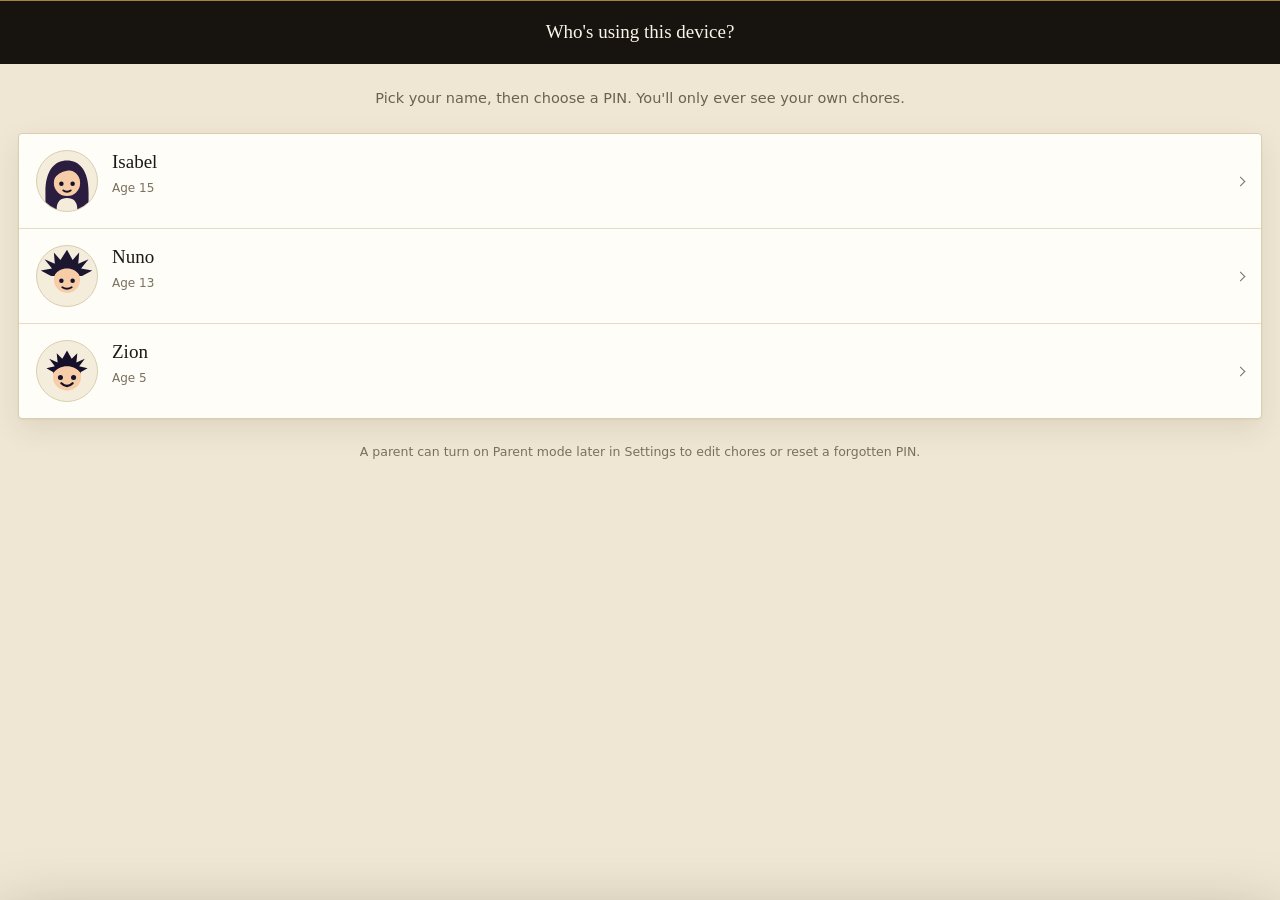
==== commit cceafa8a: "Add per-person PIN locks and remove money entirely Each person now sets a four-digit PIN the first t" ====
--- a/index.html
+++ b/index.html
@@ -74,11 +74,11 @@
   <div class="sbar" style="border-radius:0"><h2>Who's using this device?</h2></div>
   <div class="body">
     <p style="margin:0;color:var(--text-2);font-size:14.5px;text-align:center">
-      Pick your name. It's remembered, so you'll only ever see your own chores.
+      Pick your name, then choose a PIN. You'll only ever see your own chores.
     </p>
     <div class="group" id="pickWho"></div>
     <p style="margin:0;color:var(--text-3);font-size:12.5px;text-align:center">
-      A parent can turn on Parent mode later in Settings to edit chores and balances.
+      A parent can turn on Parent mode later in Settings to edit chores or reset a forgotten PIN.
     </p>
   </div>
 </div>
@@ -97,7 +97,6 @@
     <section class="screen on" id="s-home"  role="tabpanel" aria-label="Household"></section>
     <section class="screen"    id="s-chores" role="tabpanel" aria-label="Chores"></section>
     <section class="screen"    id="s-chart"  role="tabpanel" aria-label="Chart"></section>
-    <section class="screen"    id="s-money"  role="tabpanel" aria-label="Balances"></section>
     <section class="screen"    id="s-set"    role="tabpanel" aria-label="Settings"></section>
   </div>
 
@@ -128,6 +127,31 @@
   <button class="x" id="installX" type="button" aria-label="Dismiss">&times;</button>
 </div>
 
+<div class="lock" id="lock" role="dialog" aria-modal="true" aria-label="Enter your PIN">
+  <div class="lockbox" id="lockBox">
+    <span class="av lg" id="lockAv"></span>
+    <div class="who" id="lockName">--</div>
+    <h2 id="lockTitle">Enter your PIN</h2>
+    <div class="dots" id="lockDots" aria-hidden="true"></div>
+    <p class="hint" id="lockHint"></p>
+    <div class="keys">
+      <button type="button" id="key1">1</button>
+      <button type="button" id="key2">2</button>
+      <button type="button" id="key3">3</button>
+      <button type="button" id="key4">4</button>
+      <button type="button" id="key5">5</button>
+      <button type="button" id="key6">6</button>
+      <button type="button" id="key7">7</button>
+      <button type="button" id="key8">8</button>
+      <button type="button" id="key9">9</button>
+      <span></span>
+      <button type="button" id="key0">0</button>
+      <button type="button" id="lockDel" aria-label="Delete">&#9003;</button>
+    </div>
+    <button type="button" class="switch" id="lockSwitch">Not you? Switch person</button>
+  </div>
+</div>
+
 <div class="seal" id="seal" aria-hidden="true"></div>
 
 <div class="toast" id="toast" role="status" aria-live="polite"></div>
--- a/app.css
+++ b/app.css
@@ -203,11 +203,14 @@
   opacity:1;transition:opacity .35s ease;
 }
 .row.done .line .leader{opacity:.25}
-.line .price{
-  flex:none;white-space:nowrap;font-family:var(--serif);
-  font-size:16px;color:var(--brass-text);letter-spacing:.02em;
-}
-.row.done .line .price{color:var(--text-3)}
+/* Where a menu would print a price, this prints whether it has been served. */
+.line .served{
+  flex:none;white-space:nowrap;
+  font-family:var(--sans);font-size:9px;font-weight:600;
+  letter-spacing:.2em;text-transform:uppercase;color:var(--brass-text);
+  opacity:0;transition:opacity .35s ease .1s;
+}
+.row.done .line .served{opacity:1}
 
 /* =========== CHECK =========== */
 .chk{
@@ -554,6 +557,67 @@
 }
 @keyframes sealShow{0%{opacity:0}12%{opacity:1}72%{opacity:1}100%{opacity:0}}
 
+/* =========== LOCK SCREEN =========== */
+.lock{
+  position:fixed;inset:0;z-index:70;display:none;
+  background:var(--ink);color:var(--cream);
+  padding:calc(28px + env(safe-area-inset-top)) 20px calc(24px + env(safe-area-inset-bottom));
+  overflow-y:auto;
+}
+.lock::before{
+  content:"";position:absolute;inset:0;pointer-events:none;
+  background:radial-gradient(120% 70% at 50% -8%, rgba(217,184,105,.18), transparent 62%);
+}
+.lock.on{display:grid;place-items:center}
+.lockbox{
+  position:relative;width:100%;max-width:330px;
+  display:flex;flex-direction:column;align-items:center;gap:0;
+  animation:riseIn .42s cubic-bezier(.22,.75,.3,1) both;
+}
+.lockbox .av{border-color:var(--brass-lo)}
+.lockbox .who{
+  margin-top:14px;font-family:var(--sans);font-size:9.5px;font-weight:600;
+  letter-spacing:.28em;text-transform:uppercase;color:var(--brass-hi);
+}
+.lockbox h2{
+  margin-top:9px;font-family:var(--serif);font-size:26px;font-weight:400;text-align:center;
+}
+.lockbox .hint{
+  margin:0;min-height:34px;padding:0 6px;text-align:center;
+  font-family:var(--serif);font-style:italic;font-size:13.5px;
+  color:rgba(242,235,220,.62);line-height:1.45;
+}
+.dots{display:flex;gap:15px;margin:20px 0 12px}
+.dots i{
+  width:11px;height:11px;border-radius:50%;
+  border:1px solid var(--brass);background:transparent;
+  transition:background .18s ease, transform .18s ease;
+}
+.dots i.on{background:var(--brass-hi);border-color:var(--brass-hi);transform:scale(1.14)}
+.keys{display:grid;grid-template-columns:repeat(3,1fr);gap:13px;width:100%;margin-top:6px}
+.keys button{
+  aspect-ratio:1;max-height:70px;border:1px solid var(--brass-lo);border-radius:50%;
+  background:transparent;color:var(--cream);cursor:pointer;
+  font-family:var(--serif);font-size:25px;
+  display:grid;place-items:center;touch-action:manipulation;
+  transition:background .18s ease, color .18s ease, transform .12s ease;
+}
+.keys button:active{background:var(--brass);color:var(--ink);transform:scale(.93)}
+.keys button:focus-visible{outline:1px solid var(--brass-hi);outline-offset:3px}
+.keys #lockDel{font-family:var(--sans);font-size:19px;border-color:transparent}
+.lockbox .switch{
+  margin-top:22px;border:0;background:none;cursor:pointer;padding:10px;
+  font-family:var(--sans);font-size:9.5px;font-weight:600;letter-spacing:.18em;
+  text-transform:uppercase;color:var(--brass);
+}
+.lockbox.shake{animation:shake .34s cubic-bezier(.36,.07,.19,.97)}
+@keyframes shake{
+  10%,90%{transform:translateX(-2px)}
+  20%,80%{transform:translateX(4px)}
+  30%,50%,70%{transform:translateX(-7px)}
+  40%,60%{transform:translateX(7px)}
+}
+
 /* =========== BOOT =========== */
 #boot{
   position:fixed;inset:0;z-index:99;display:grid;place-items:center;
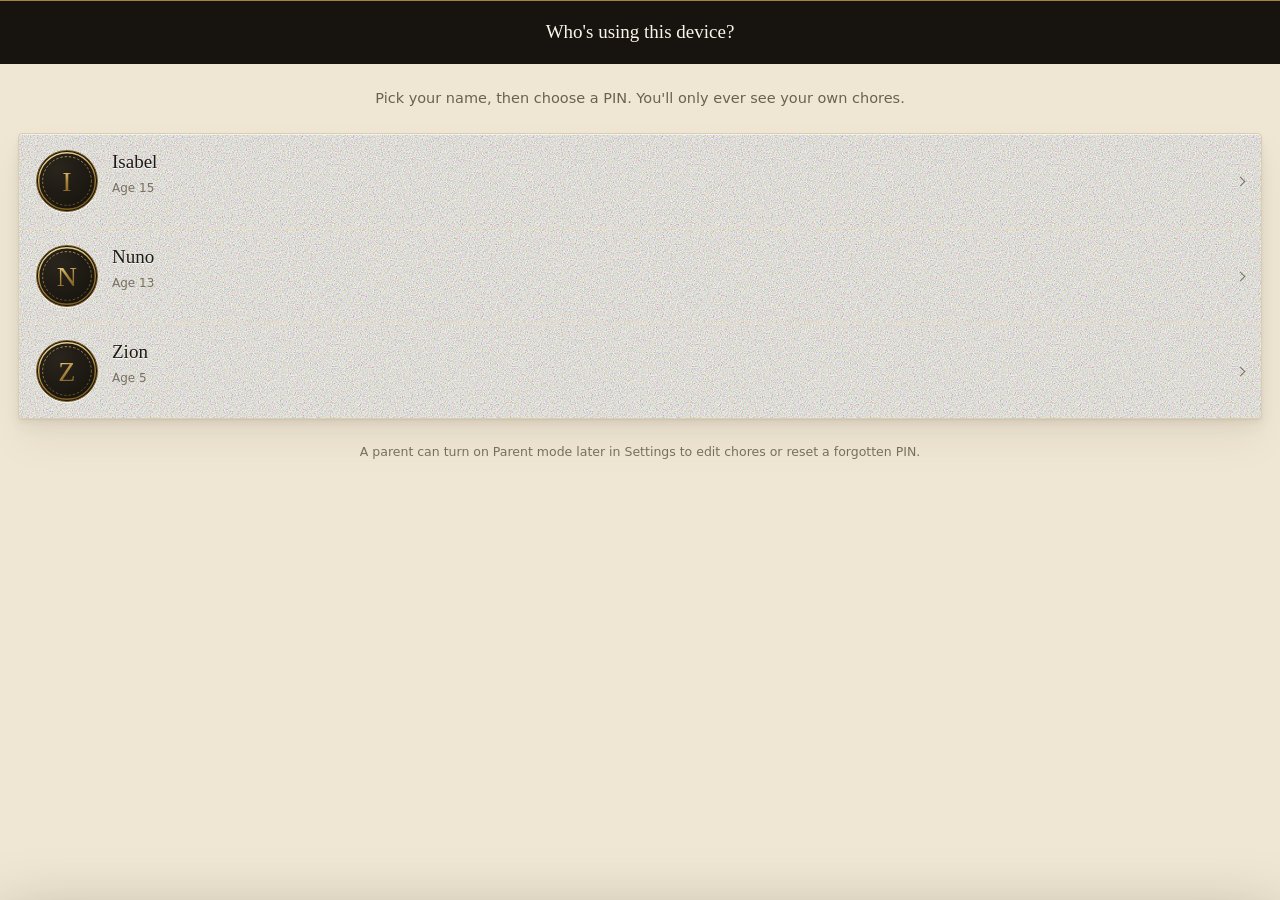
==== commit 45e73619: "Make the menu read as real printed matter Paper, not flat colour: feTurbulence grain blended into th" ====
--- a/index.html
+++ b/index.html
@@ -56,6 +56,23 @@
 </style>
 </head>
 <body>
+
+<!-- One shared foil gradient. Defining it per medallion would repeat the same
+     id all over the document; every monogram references this instead. -->
+<svg width="0" height="0" aria-hidden="true" focusable="false" style="position:absolute">
+  <defs>
+    <linearGradient id="foil" x1="0" y1="0" x2="0.35" y2="1">
+      <stop offset="0"    stop-color="#f0dcae"/>
+      <stop offset="0.34" stop-color="#d9b869"/>
+      <stop offset="0.62" stop-color="#a8823a"/>
+      <stop offset="1"    stop-color="#7d5f24"/>
+    </linearGradient>
+    <linearGradient id="foilFaint" x1="0" y1="0" x2="0.35" y2="1">
+      <stop offset="0"    stop-color="#d9b869" stop-opacity=".85"/>
+      <stop offset="1"    stop-color="#7d5f24" stop-opacity=".85"/>
+    </linearGradient>
+  </defs>
+</svg>
 
 <div id="boot" role="status" aria-label="Loading">
   <div class="mark">
--- a/app.css
+++ b/app.css
@@ -29,6 +29,17 @@
 
   --serif:Didot,"Bodoni 72","Hoefler Text","Iowan Old Style",Palatino,"Palatino Linotype",Georgia,"Times New Roman",serif;
   --sans:-apple-system,BlinkMacSystemFont,"Segoe UI Variable Text","Segoe UI",system-ui,sans-serif;
+
+  /* Paper fibre. feTurbulence with stitchTiles gives real grain that tiles
+     seamlessly, and the browser rasterises it once instead of running a live
+     filter, so it costs nothing to scroll. */
+  --grain:url("data:image/svg+xml,%3Csvg xmlns='http://www.w3.org/2000/svg' width='180' height='180'%3E%3Cfilter id='n'%3E%3CfeTurbulence type='fractalNoise' baseFrequency='0.86' numOctaves='4' stitchTiles='stitch'/%3E%3C/filter%3E%3Crect width='180' height='180' filter='url(%23n)'/%3E%3C/svg%3E");
+  --grain-blend:multiply;
+  --grain-op:.055;
+  /* Ink pressed into paper leaves a light edge below the letterform. */
+  --press:0 1px 0 rgba(255,255,255,.82);
+  --lit:rgba(255,255,255,.62);
+  --press-strong:0 1px 0 rgba(255,255,255,.9), 0 -1px 1px rgba(70,52,18,.13);
 }
 @media (prefers-color-scheme: dark){
   :root{
@@ -51,6 +62,12 @@
     --claret:#d0687c;
     --shadow:0 1px 2px rgba(0,0,0,.5), 0 12px 34px rgba(0,0,0,.46);
     --shadow-lg:0 26px 80px rgba(0,0,0,.72);
+    /* On dark stock the fibre catches light instead of absorbing it. */
+    --grain-blend:overlay;
+    --grain-op:.085;
+    --press:0 1px 0 rgba(0,0,0,.55);
+    --lit:rgba(232,209,148,.05);
+    --press-strong:0 1px 0 rgba(0,0,0,.6), 0 -1px 1px rgba(232,209,148,.09);
   }
 }
 :root[data-theme="dark"]{
@@ -62,6 +79,10 @@
   --sage:#7fa588; --claret:#d0687c;
   --shadow:0 1px 2px rgba(0,0,0,.5), 0 12px 34px rgba(0,0,0,.46);
   --shadow-lg:0 26px 80px rgba(0,0,0,.72);
+  --grain-blend:overlay; --grain-op:.085;
+  --press:0 1px 0 rgba(0,0,0,.55);
+  --lit:rgba(232,209,148,.05);
+  --press-strong:0 1px 0 rgba(0,0,0,.6), 0 -1px 1px rgba(232,209,148,.09);
 }
 :root[data-theme="light"]{
   --ink:#17140f; --ink-2:#2a251c; --cream:#faf5ea; --parchment:#efe6d3;
@@ -72,6 +93,10 @@
   --sage:#4a6350; --claret:#7b2436;
   --shadow:0 1px 2px rgba(40,30,10,.05), 0 10px 30px rgba(60,45,15,.09);
   --shadow-lg:0 24px 70px rgba(30,22,8,.34);
+  --grain-blend:multiply; --grain-op:.055;
+  --press:0 1px 0 rgba(255,255,255,.82);
+  --lit:rgba(255,255,255,.62);
+  --press-strong:0 1px 0 rgba(255,255,255,.9), 0 -1px 1px rgba(70,52,18,.13);
 }
 
 /* =========== BASE =========== */
@@ -80,7 +105,14 @@
 html{background:var(--parchment)}
 body{
   margin:0;color:var(--text);
-  background:var(--parchment);
+  /* Grain blended into the surface itself. background-blend-mode composites
+     within this element; a full-screen mix-blend-mode layer would force the
+     backdrop to be re-read on every scrolled frame, which stutters on old iPads. */
+  background-color:var(--parchment);
+  background-image:var(--grain);
+  background-size:180px 180px;
+  background-blend-mode:var(--grain-blend);
+  background-attachment:fixed;
   font-family:var(--sans);font-size:16px;line-height:1.5;
   -webkit-text-size-adjust:100%;
   -webkit-tap-highlight-color:transparent;
@@ -90,6 +122,15 @@
 button{font:inherit;color:inherit}
 h1,h2,h3{margin:0;font-weight:400}
 
+/* The table the menu is lying on: warm light from above, grain over it,
+   and the corners falling away. Fixed so it never scrolls with content. */
+body::before{
+  content:"";position:fixed;inset:0;z-index:-2;pointer-events:none;
+  background:
+    radial-gradient(130% 80% at 50% -6%, rgba(217,184,105,.13), transparent 58%),
+    radial-gradient(150% 110% at 50% 50%, transparent 42%, rgba(20,14,4,.16) 100%);
+}
+
 .serif{font-family:var(--serif)}
 .smallcaps{
   font-family:var(--sans);font-size:11px;font-weight:600;
@@ -124,7 +165,14 @@
 .fleuron{display:flex;align-items:center;justify-content:center;gap:11px;margin-top:17px}
 .fleuron i{height:1px;width:min(88px,22vw);background:linear-gradient(90deg,transparent,var(--brass))}
 .fleuron i + i{background:linear-gradient(270deg,transparent,var(--brass))}
-.fleuron b{width:6px;height:6px;background:var(--brass);transform:rotate(45deg);flex:none}
+/* Stamped foil, not flat gold: lit from one edge, shadowed on the other. */
+.fleuron b{
+  width:7px;height:7px;flex:none;transform:rotate(45deg);
+  background:linear-gradient(135deg,var(--brass-hi) 0%,var(--brass) 46%,var(--brass-lo) 100%);
+  box-shadow:0 0 5px rgba(217,184,105,.42);
+}
+.hdr h1{text-shadow:0 1px 1px rgba(0,0,0,.5)}
+.hdr .eyebrow{text-shadow:0 1px 1px rgba(0,0,0,.45)}
 
 /* =========== LAYOUT =========== */
 .wrap{max-width:640px;margin:0 auto;padding:0 18px calc(var(--tab-h) + 34px)}
@@ -140,6 +188,7 @@
   letter-spacing:.24em;text-transform:uppercase;color:var(--text-2);
   margin-bottom:11px;
 }
+.sec > .cap{text-shadow:var(--press)}
 .sec > .cap::before,.sec > .cap::after{content:"";flex:1;height:1px;background:var(--rule)}
 .sec > .cap .rt{
   font-family:var(--serif);font-style:italic;font-size:13px;
@@ -147,9 +196,23 @@
 }
 
 /* =========== THE CARD =========== */
+/* Real stock: colour, fibre blended into it, a lit top edge, and a shadow
+   stack that falls off the way a card on a table actually does. */
+.group,.me,.chartwrap{
+  background-color:var(--card);
+  background-image:var(--grain);
+  background-size:180px 180px;
+  background-blend-mode:var(--grain-blend);
+}
 .group{
-  background:var(--card);border:1px solid var(--rule);border-radius:var(--r);
-  box-shadow:var(--shadow);overflow:hidden;position:relative;
+  border:1px solid var(--rule);border-radius:var(--r);
+  overflow:hidden;position:relative;
+  box-shadow:
+    inset 0 1px 0 var(--lit, rgba(255,255,255,.55)),
+    0 1px 1px rgba(60,45,15,.05),
+    0 3px 5px rgba(60,45,15,.05),
+    0 9px 18px rgba(60,45,15,.06),
+    0 22px 44px rgba(60,45,15,.05);
 }
 /* brass sweep when a course is finished */
 .group.plated::after{
@@ -172,6 +235,7 @@
 .row .grow,.row .mid{flex:1;min-width:0}
 .row .t{
   font-family:var(--serif);font-size:18px;line-height:1.28;color:var(--text);
+  text-shadow:var(--press);
   /* strike is a background so it can be drawn left to right */
   background-image:linear-gradient(var(--brass),var(--brass));
   background-repeat:no-repeat;background-position:0 62%;background-size:0% 1px;
@@ -252,10 +316,14 @@
 .tile svg{width:17px;height:17px;fill:currentColor;display:block}
 .tile.sm{width:29px;height:29px}
 .tile.sm svg{width:15px;height:15px}
+/* The monogram sits in a shallow recess so the foil has something to lift off. */
 .av{
   flex:none;width:42px;height:42px;border-radius:50%;overflow:hidden;display:block;
-  background:var(--card-2);border:1px solid var(--rule);
-}
+  background:radial-gradient(circle at 34% 28%, var(--ink-2), var(--ink) 78%);
+  border:1px solid var(--brass-lo);
+  box-shadow:inset 0 1px 3px rgba(0,0,0,.55), 0 1px 0 var(--lit);
+}
+.av svg text{letter-spacing:.01em}
 .av svg{display:block;width:100%;height:100%}
 .av.lg{width:62px;height:62px}
 .av.xs{width:24px;height:24px}
@@ -531,12 +599,29 @@
 .seal.on{animation:sealShow 2.5s ease-out}
 .seal .disc{
   width:206px;height:206px;border-radius:50%;
-  background:radial-gradient(circle at 34% 30%, var(--brass-hi), var(--brass) 52%, var(--brass-lo));
+  /* struck metal: a hot spot, a broad falloff, and a rim that catches light */
+  background:
+    radial-gradient(circle at 32% 26%, rgba(255,255,255,.55), transparent 34%),
+    radial-gradient(circle at 34% 30%, var(--brass-hi), var(--brass) 50%, var(--brass-lo) 100%);
   border:2px solid var(--brass-lo);
   display:grid;place-items:center;text-align:center;color:var(--ink);
-  box-shadow:0 20px 60px rgba(0,0,0,.42);
+  position:relative;overflow:hidden;
+  box-shadow:
+    inset 0 2px 3px rgba(255,255,255,.5),
+    inset 0 -3px 6px rgba(60,42,10,.45),
+    0 20px 60px rgba(0,0,0,.5),
+    0 4px 12px rgba(0,0,0,.35);
   transform:scale(1.7) rotate(-16deg);
 }
+/* a highlight travelling across the face once it lands */
+.seal .disc::after{
+  content:"";position:absolute;inset:-40%;pointer-events:none;
+  background:linear-gradient(72deg,transparent 40%,rgba(255,255,255,.42) 50%,transparent 60%);
+  transform:translateX(-70%);
+}
+.seal.on .disc::after{animation:gleam 1.5s cubic-bezier(.3,.5,.3,1) .55s both}
+@keyframes gleam{to{transform:translateX(70%)}}
+.seal .disc > div{position:relative;z-index:1}
 .seal.on .disc{animation:stamp .72s cubic-bezier(.2,1.5,.36,1) both}
 .seal .disc span{display:block}
 .seal .ring{
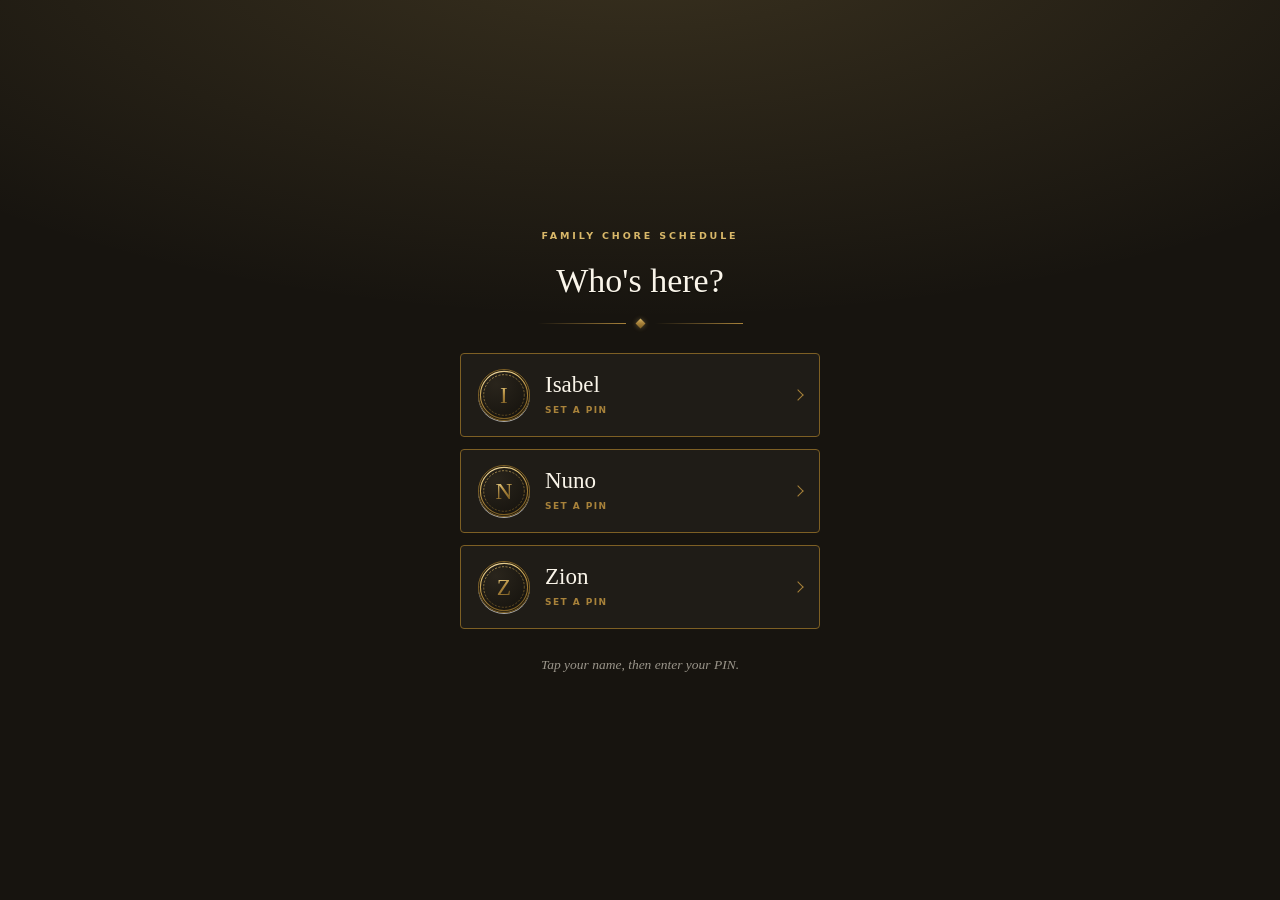
==== commit 93f81524: "Open on the profile list, and fix the No Signal panel covering the keypad The jam panel was showing " ====
--- a/index.html
+++ b/index.html
@@ -86,17 +86,14 @@
   </div>
 </div>
 
-<!-- first launch -->
-<div id="welcome" class="sheet" style="top:0;border-radius:0;max-height:100vh">
-  <div class="sbar" style="border-radius:0"><h2>Who's using this device?</h2></div>
-  <div class="body">
-    <p style="margin:0;color:var(--text-2);font-size:14.5px;text-align:center">
-      Pick your name, then choose a PIN. You'll only ever see your own chores.
-    </p>
-    <div class="group" id="pickWho"></div>
-    <p style="margin:0;color:var(--text-3);font-size:12.5px;text-align:center">
-      A parent can turn on Parent mode later in Settings to edit chores or reset a forgotten PIN.
-    </p>
+<!-- shown on every launch: pick a profile, then that person's PIN -->
+<div id="welcome" class="pickscreen" role="dialog" aria-modal="true" aria-label="Choose your profile">
+  <div class="pickbox">
+    <div class="pick-eyebrow">Family Chore Schedule</div>
+    <h2 class="pick-title">Who's here?</h2>
+    <div class="fleuron" aria-hidden="true"><i></i><b></b><i></i></div>
+    <div class="pickwho" id="pickWho"></div>
+    <p class="pick-note">Tap your name, then enter your PIN.</p>
   </div>
 </div>
 
@@ -145,6 +142,16 @@
 </div>
 
 <div class="lock" id="lock" role="dialog" aria-modal="true" aria-label="Enter your PIN">
+  <canvas class="snow" id="staticCv" aria-hidden="true"></canvas>
+  <div class="scanlines" aria-hidden="true"></div>
+  <div class="jam" id="jam" role="status" aria-live="polite">
+    <div class="jam-plate">
+      <div class="jam-label">No Signal</div>
+      <div class="jam-time" id="jamTime">0:00</div>
+      <div class="jam-sub">Too many wrong tries.<br>The pad comes back when the clock runs out.</div>
+      <button type="button" class="jam-switch" id="jamSwitch">Someone else? Switch person</button>
+    </div>
+  </div>
   <div class="lockbox" id="lockBox">
     <span class="av lg" id="lockAv"></span>
     <div class="who" id="lockName">--</div>
--- a/app.css
+++ b/app.css
@@ -360,6 +360,16 @@
   letter-spacing:.16em;text-transform:uppercase;color:var(--text-3);
 }
 
+/* =========== THE RECORD =========== */
+.ledgerstats{display:flex;padding:20px 8px}
+.lstat{flex:1;text-align:center;position:relative;padding:0 6px}
+.lstat + .lstat::before{content:"";position:absolute;left:0;top:2px;bottom:2px;width:1px;background:var(--hair)}
+.lstat b{display:block;font-family:var(--serif);font-size:30px;line-height:1;color:var(--brass-text)}
+.lstat small{
+  display:block;margin-top:9px;font-family:var(--sans);font-size:8.5px;font-weight:600;
+  letter-spacing:.14em;text-transform:uppercase;color:var(--text-3);line-height:1.5;
+}
+
 /* =========== PROGRESS: a filling rule =========== */
 .bar{height:1px;background:var(--hair);overflow:visible;position:relative;width:100%}
 .bar i{
@@ -642,6 +652,61 @@
 }
 @keyframes sealShow{0%{opacity:0}12%{opacity:1}72%{opacity:1}100%{opacity:0}}
 
+/* =========== PROFILE PICKER =========== */
+/* Same room as the lock screen so tapping a name feels like walking one step
+   further in, not jumping to a different app. */
+.pickscreen{
+  position:fixed;inset:0;z-index:72;display:none;
+  background:var(--ink);color:var(--cream);
+  padding:calc(30px + env(safe-area-inset-top)) 20px calc(26px + env(safe-area-inset-bottom));
+  overflow-y:auto;
+}
+.pickscreen::before{
+  content:"";position:absolute;inset:0;pointer-events:none;
+  background:radial-gradient(120% 70% at 50% -8%, rgba(217,184,105,.18), transparent 62%);
+}
+.pickscreen.on{display:grid;place-items:center}
+.pickbox{
+  position:relative;width:100%;max-width:360px;text-align:center;
+  animation:riseIn .45s cubic-bezier(.22,.75,.3,1) both;
+}
+.pick-eyebrow{
+  font-family:var(--sans);font-size:9.5px;font-weight:600;letter-spacing:.3em;
+  text-transform:uppercase;color:var(--brass-hi);
+}
+.pick-title{
+  margin-top:11px;font-family:var(--serif);font-size:34px;font-weight:400;
+  text-shadow:0 1px 1px rgba(0,0,0,.5);
+}
+.pickbox .fleuron{margin-top:14px;margin-bottom:26px}
+.pickwho{display:flex;flex-direction:column;gap:12px}
+.pickrow{
+  display:flex;align-items:center;gap:15px;width:100%;text-align:left;cursor:pointer;
+  background:rgba(255,255,255,.035);
+  border:1px solid var(--brass-lo);border-radius:var(--r);
+  padding:15px 17px;min-height:80px;color:var(--cream);
+  touch-action:manipulation;
+  transition:background .22s ease, border-color .22s ease, transform .12s ease;
+}
+.pickrow:active{background:rgba(217,184,105,.12);transform:scale(.985)}
+.pickrow:focus-visible{outline:1px solid var(--brass-hi);outline-offset:3px}
+.pickrow .av{width:52px;height:52px}
+.pickrow .nm{font-family:var(--serif);font-size:23px;line-height:1.1}
+.pickrow .st{
+  display:block;margin-top:5px;font-family:var(--sans);font-size:9px;font-weight:600;
+  letter-spacing:.16em;text-transform:uppercase;color:var(--brass);
+}
+.pickrow .st.warn{color:#d0687c}
+.pickrow .go{
+  margin-left:auto;flex:none;width:8px;height:8px;
+  border-right:1px solid var(--brass);border-bottom:1px solid var(--brass);
+  transform:rotate(-45deg);
+}
+.pick-note{
+  margin:26px 0 0;font-family:var(--serif);font-style:italic;font-size:13.5px;
+  color:rgba(242,235,220,.6);
+}
+
 /* =========== LOCK SCREEN =========== */
 .lock{
   position:fixed;inset:0;z-index:70;display:none;
@@ -695,6 +760,72 @@
   font-family:var(--sans);font-size:9.5px;font-weight:600;letter-spacing:.18em;
   text-transform:uppercase;color:var(--brass);
 }
+/* ---- jammed: the fancy goes away and the channel dies ----
+   Every one of these carries the .jammed state in the selector. A bare
+   `.jam{display:none}` further up would lose to any later `.jam{display:...}`
+   at equal specificity, which is exactly how the panel once ended up sitting
+   on top of a perfectly working keypad. */
+.snow,.scanlines,.jam{display:none}
+.lock.jammed .snow{display:block}
+.lock.jammed .scanlines{display:block}
+.lock.jammed .jam{display:grid}
+.lock.jammed .lockbox{display:none}
+.lock.jammed::before{display:none}          /* candlelight off with the picture */
+.lock.jammed{background:#000}
+
+.snow{
+  position:absolute;inset:0;width:100%;height:100%;
+  /* the buffer is tiny on purpose; keep the blocks crisp when it is blown up */
+  image-rendering:pixelated;image-rendering:-moz-crisp-edges;
+  opacity:.5;
+  animation:flicker 3.1s steps(1) infinite;
+}
+@keyframes flicker{
+  0%,100%{opacity:.5}  7%{opacity:.62} 8%{opacity:.44}
+  41%{opacity:.58} 42%{opacity:.47} 73%{opacity:.6} 74%{opacity:.5}
+}
+.scanlines{
+  position:absolute;inset:0;pointer-events:none;
+  background:repeating-linear-gradient(180deg,
+    rgba(0,0,0,.42) 0px, rgba(0,0,0,.42) 1px, transparent 1px, transparent 3px);
+}
+.jam{
+  /* display lives only in the .jammed rules above -- do not set it here */
+  position:absolute;inset:0;place-items:center;
+  padding:24px;text-align:center;pointer-events:none;
+}
+.jam-plate{
+  background:rgba(0,0,0,.62);
+  border:1px solid rgba(232,209,148,.32);
+  padding:26px 30px;max-width:330px;
+  box-shadow:0 0 44px rgba(0,0,0,.8);
+  animation:riseIn .5s cubic-bezier(.22,.75,.3,1) both;
+}
+.jam-label{
+  font-family:var(--sans);font-size:9.5px;font-weight:700;letter-spacing:.34em;
+  text-transform:uppercase;color:#e8d194;
+}
+.jam-time{
+  margin-top:14px;font-family:ui-monospace,"SF Mono",Consolas,monospace;
+  font-size:46px;line-height:1;color:#fff;font-variant-numeric:tabular-nums;
+  text-shadow:0 0 18px rgba(255,255,255,.4), 2px 0 0 rgba(255,60,60,.42), -2px 0 0 rgba(60,180,255,.42);
+}
+.jam-sub{
+  margin-top:14px;font-family:var(--serif);font-style:italic;font-size:13.5px;
+  line-height:1.5;color:rgba(255,255,255,.72);
+}
+/* One live control on a dead screen: the rest of .jam ignores taps, this does not,
+   so one person locking themselves out never strands everybody else. */
+.jam-switch{
+  margin-top:20px;pointer-events:auto;cursor:pointer;
+  background:none;border:1px solid rgba(232,209,148,.42);border-radius:var(--r);
+  padding:11px 16px;min-height:44px;color:#e8d194;
+  font-family:var(--sans);font-size:9px;font-weight:600;letter-spacing:.18em;
+  text-transform:uppercase;
+}
+.jam-switch:active{background:rgba(232,209,148,.15)}
+.jam-switch:focus-visible{outline:1px solid #e8d194;outline-offset:3px}
+
 .lockbox.shake{animation:shake .34s cubic-bezier(.36,.07,.19,.97)}
 @keyframes shake{
   10%,90%{transform:translateX(-2px)}
